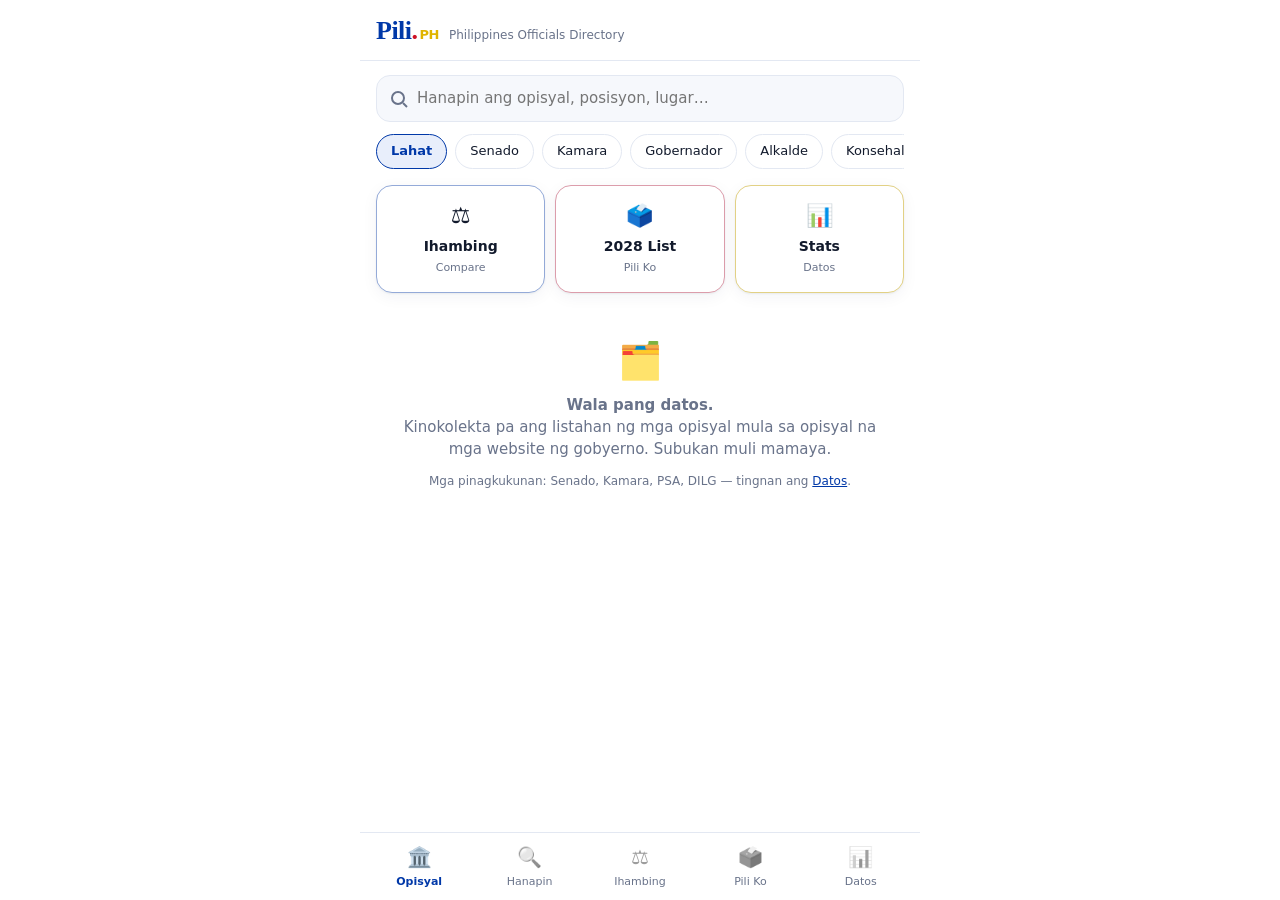
==== app/index.html @ 11a92f96 "Add Pili.PH officials directory app and government data scrapers - Static mobile-first PWA (app/) re" ====
<!doctype html>
<html lang="fil">
<head>
  <meta charset="utf-8">
  <meta name="viewport" content="width=device-width, initial-scale=1, viewport-fit=cover">
  <title>Pili.PH — Philippine Officials Directory</title>
  <meta name="description" content="Hanapin, ihambing, at piliin ang mga opisyal ng Pilipinas — Senado, Kamara, LGU, at Barangay. Data mula sa opisyal na mga website ng gobyerno.">
  <meta name="theme-color" content="#0038a8">
  <link rel="manifest" href="manifest.webmanifest">
  <link rel="icon" href="icon.svg" type="image/svg+xml">
  <link rel="apple-touch-icon" href="icon.svg">
  <link rel="stylesheet" href="styles.css">
</head>
<body>
  <div id="app" class="shell">
    <header class="topbar" id="topbar">
      <button class="back" id="back" aria-label="Bumalik" hidden>←</button>
      <a class="brand" href="#/"><span class="brand-word">Pili</span><span class="brand-dot">.</span><span class="brand-ph">PH</span></a>
      <span class="topbar-sub" id="topbar-sub">Philippines Officials Directory</span>
    </header>

    <main id="view" tabindex="-1" aria-live="polite"></main>

    <nav class="tabbar" aria-label="Pangunahing navigation">
      <a href="#/" data-tab="home"><span class="ti" aria-hidden="true">🏛️</span><span>Opisyal</span></a>
      <a href="#/hanap" data-tab="hanap"><span class="ti" aria-hidden="true">🔍</span><span>Hanapin</span></a>
      <a href="#/ihambing" data-tab="ihambing"><span class="ti" aria-hidden="true">⚖️</span><span>Ihambing</span></a>
      <a href="#/pili" data-tab="pili"><span class="ti" aria-hidden="true">🗳️</span><span>Pili Ko</span></a>
      <a href="#/ako" data-tab="ako"><span class="ti" aria-hidden="true">📊</span><span>Datos</span></a>
    </nav>
  </div>

  <dialog id="picker" class="picker">
    <form method="dialog" class="picker-head">
      <strong id="picker-title">Pumili ng opisyal</strong>
      <button value="cancel" aria-label="Isara">✕</button>
    </form>
    <input id="picker-q" type="search" placeholder="Hanapin ang pangalan…" autocomplete="off">
    <ul id="picker-list" class="list"></ul>
  </dialog>

  <div id="toast" class="toast" role="status" hidden></div>

  <noscript><p class="empty">Kailangan ng JavaScript para gumana ang Pili.PH.</p></noscript>
  <script src="app.js" defer></script>
</body>
</html>
---- app/styles.css ----
:root {
  --blue: #0038a8;
  --blue-soft: #e8eefb;
  --red: #ce1126;
  --gold: #e0b400;
  --bg: #ffffff;
  --surface: #f6f8fc;
  --card: #ffffff;
  --text: #121a2c;
  --muted: #69738a;
  --line: #e3e8f2;
  --ok: #1a7f4b;
  --radius: 16px;
  --shadow: 0 1px 2px rgba(16, 32, 72, .06), 0 4px 16px rgba(16, 32, 72, .05);
  color-scheme: light;
}
@media (prefers-color-scheme: dark) {
  :root {
    --blue: #7ea6ff;
    --blue-soft: #1a2542;
    --red: #ff6b7d;
    --gold: #f2cf4a;
    --bg: #0c111d;
    --surface: #121a2b;
    --card: #151e31;
    --text: #e8ecf5;
    --muted: #97a1b8;
    --line: #26314a;
    --ok: #4cc98a;
    --shadow: none;
    color-scheme: dark;
  }
}

* { box-sizing: border-box; }
html, body { margin: 0; }
body {
  background: var(--bg);
  color: var(--text);
  font: 15px/1.45 system-ui, -apple-system, "Segoe UI", Roboto, "Helvetica Neue", Arial, sans-serif;
  -webkit-font-smoothing: antialiased;
}
a { color: var(--blue); }
button, input, select { font: inherit; color: inherit; }
button { cursor: pointer; }
:focus-visible { outline: 2px solid var(--blue); outline-offset: 2px; }

.shell { max-width: 560px; margin: 0 auto; min-height: 100dvh; display: flex; flex-direction: column; }

.topbar {
  position: sticky; top: 0; z-index: 5;
  display: flex; align-items: baseline; gap: 10px;
  padding: calc(12px + env(safe-area-inset-top)) 16px 10px;
  background: color-mix(in srgb, var(--bg) 92%, transparent);
  backdrop-filter: blur(10px);
  border-bottom: 1px solid var(--line);
}
.brand { text-decoration: none; font-family: Georgia, "Times New Roman", serif; font-weight: 700; font-size: 26px; color: var(--blue); letter-spacing: -.5px; }
.brand-dot { color: var(--red); }
.brand-ph { font: 700 13px system-ui, sans-serif; color: var(--gold); margin-left: 2px; }
.topbar-sub { color: var(--muted); font-size: 12px; white-space: nowrap; overflow: hidden; text-overflow: ellipsis; }
.back { border: 0; background: none; font-size: 22px; padding: 0 6px 0 0; color: var(--text); }

main { flex: 1; padding: 14px 16px calc(96px + env(safe-area-inset-bottom)); outline: none; }

.tabbar {
  position: fixed; bottom: 0; left: 50%; transform: translateX(-50%);
  width: 100%; max-width: 560px; z-index: 5;
  display: grid; grid-template-columns: repeat(5, 1fr);
  background: var(--bg); border-top: 1px solid var(--line);
  padding: 6px 4px calc(6px + env(safe-area-inset-bottom));
}
.tabbar a { display: flex; flex-direction: column; align-items: center; gap: 2px; text-decoration: none; color: var(--muted); font-size: 11px; padding: 4px 0; border-radius: 10px; }
.tabbar .ti { font-size: 20px; filter: grayscale(1); opacity: .7; }
.tabbar a.active { color: var(--blue); font-weight: 600; }
.tabbar a.active .ti { filter: none; opacity: 1; }

.search {
  width: 100%; padding: 12px 14px 12px 40px; border: 1px solid var(--line); border-radius: 14px;
  background: var(--surface) url("data:image/svg+xml,%3Csvg xmlns='http://www.w3.org/2000/svg' width='18' height='18' fill='none' stroke='%2369738a' stroke-width='2'%3E%3Ccircle cx='8' cy='8' r='6'/%3E%3Cpath d='m13 13 4 4'/%3E%3C/svg%3E") no-repeat 13px center;
}
.chips { display: flex; gap: 8px; overflow-x: auto; padding: 12px 0 4px; scrollbar-width: none; }
.chips::-webkit-scrollbar { display: none; }
.chip { flex: none; border: 1px solid var(--line); background: var(--card); padding: 7px 14px; border-radius: 999px; font-size: 13px; }
.chip[aria-pressed="true"] { border-color: var(--blue); color: var(--blue); background: var(--blue-soft); font-weight: 600; }

.quick { display: grid; grid-template-columns: repeat(3, 1fr); gap: 10px; margin: 12px 0 6px; }
.quick a { text-decoration: none; color: var(--text); text-align: center; padding: 14px 6px; border-radius: var(--radius); border: 1px solid var(--line); background: var(--card); box-shadow: var(--shadow); }
.quick a:nth-child(1) { border-color: color-mix(in srgb, var(--blue) 35%, var(--line)); }
.quick a:nth-child(2) { border-color: color-mix(in srgb, var(--red) 35%, var(--line)); }
.quick a:nth-child(3) { border-color: color-mix(in srgb, var(--gold) 45%, var(--line)); }
.quick .qi { font-size: 22px; display: block; }
.quick b { display: block; font-size: 14px; margin-top: 4px; }
.quick small { color: var(--muted); font-size: 11px; }

.section-label { font-size: 11px; font-weight: 700; letter-spacing: .12em; text-transform: uppercase; color: var(--blue); margin: 18px 0 8px; }
.meta { color: var(--muted); font-size: 12px; }

.list { list-style: none; margin: 0; padding: 0; }
.row { display: flex; align-items: center; gap: 12px; padding: 10px 4px; border-bottom: 1px solid var(--line); text-decoration: none; color: inherit; }
.row:hover { background: var(--surface); }
.row .who { flex: 1; min-width: 0; }
.row .who b { display: block; font-weight: 600; white-space: nowrap; overflow: hidden; text-overflow: ellipsis; }
.row .who span { display: block; font-size: 13px; color: var(--muted); white-space: nowrap; overflow: hidden; text-overflow: ellipsis; }
.row .tag { font-size: 11px; padding: 2px 8px; border-radius: 999px; background: var(--blue-soft); color: var(--blue); white-space: nowrap; max-width: 110px; overflow: hidden; text-overflow: ellipsis; }
.row .num { width: 26px; text-align: right; color: var(--muted); font-size: 12px; font-variant-numeric: tabular-nums; }

.avatar { flex: none; width: 44px; height: 44px; border-radius: 50%; background: var(--blue-soft); color: var(--blue); display: grid; place-items: center; font-weight: 700; font-size: 15px; overflow: hidden; }
.avatar { position: relative; }
.avatar img { position: absolute; inset: 0; width: 100%; height: 100%; object-fit: cover; }
.avatar.lg { width: 96px; height: 96px; font-size: 32px; margin: 0 auto; }

.btn { border: 1px solid var(--line); background: var(--card); padding: 10px 14px; border-radius: 12px; font-weight: 600; }
.btn.primary { background: var(--blue); color: #fff; border-color: var(--blue); }
@media (prefers-color-scheme: dark) { .btn.primary { color: #0c111d; } }
.btn.block { width: 100%; }
.btn-row { display: flex; gap: 8px; margin: 14px 0; }
.btn-row .btn { flex: 1; }
.more { margin: 14px auto; display: block; }

.profile-head { text-align: center; padding: 8px 0 14px; }
.profile-head h1 { font-size: 22px; margin: 12px 0 2px; }
.profile-head p { margin: 0; color: var(--muted); }
.badges { display: flex; justify-content: center; flex-wrap: wrap; gap: 6px; margin-top: 10px; }
.badge { font-size: 12px; padding: 3px 10px; border-radius: 999px; border: 1px solid var(--line); }
.badge.ok { color: var(--ok); border-color: color-mix(in srgb, var(--ok) 40%, var(--line)); }

.kv { width: 100%; border-collapse: collapse; }
.kv th, .kv td { padding: 10px 0; border-bottom: 1px solid var(--line); vertical-align: top; font-size: 14px; }
.kv th { text-align: left; color: var(--muted); font-weight: 400; width: 40%; padding-right: 12px; }
.kv td { text-align: right; word-break: break-word; }

.card { background: var(--card); border: 1px solid var(--line); border-radius: var(--radius); padding: 14px; box-shadow: var(--shadow); margin-bottom: 12px; }

.compare { display: grid; grid-template-columns: 1fr auto 1fr; gap: 10px; align-items: center; margin-bottom: 12px; }
.compare .slot { text-align: center; border: 1px dashed var(--line); border-radius: var(--radius); padding: 14px 8px; background: var(--card); min-height: 150px; display: flex; flex-direction: column; align-items: center; justify-content: center; gap: 6px; width: 100%; }
.compare .slot b { font-size: 14px; }
.compare .slot small { color: var(--muted); font-size: 12px; }
.compare .vs { font-weight: 800; color: var(--red); }
.cmp-row { padding: 10px 0; border-bottom: 1px solid var(--line); }
.cmp-row .lbl { font-size: 11px; letter-spacing: .1em; text-transform: uppercase; color: var(--muted); text-align: center; }
.cmp-row .vals { display: grid; grid-template-columns: 1fr 1fr; gap: 12px; margin-top: 4px; }
.cmp-row .vals div { text-align: center; font-weight: 600; word-break: break-word; }
.cmp-row .same { color: var(--ok); }

.countdown { background: linear-gradient(135deg, var(--blue), #1b56d6); color: #fff; border-radius: var(--radius); padding: 18px; margin-bottom: 14px; }
.countdown .big { font-size: 34px; font-weight: 800; line-height: 1.1; }
.countdown small { opacity: .85; }
.slot-head { display: flex; justify-content: space-between; align-items: baseline; }
.slot-head .meta { font-variant-numeric: tabular-nums; }
.pick-row { display: flex; align-items: center; gap: 10px; padding: 8px 0; border-bottom: 1px solid var(--line); }
.pick-row .who { flex: 1; min-width: 0; }
.pick-row .who b { display: block; }
.pick-row .who span { color: var(--muted); font-size: 13px; }
.x { border: 0; background: none; color: var(--muted); font-size: 18px; padding: 4px 8px; }
.add { width: 100%; border: 1px dashed var(--line); background: none; color: var(--blue); padding: 10px; border-radius: 12px; margin-top: 8px; font-weight: 600; }

.select { width: 100%; padding: 11px 12px; border-radius: 12px; border: 1px solid var(--line); background: var(--surface); margin-bottom: 10px; }
.stats { display: grid; grid-template-columns: repeat(2, 1fr); gap: 10px; }
.stat { background: var(--card); border: 1px solid var(--line); border-radius: var(--radius); padding: 14px; }
.stat b { display: block; font-size: 26px; color: var(--blue); font-variant-numeric: tabular-nums; }
.stat span { font-size: 12px; color: var(--muted); }
.bar { display: grid; grid-template-columns: 38% 1fr 40px; gap: 8px; align-items: center; font-size: 13px; padding: 4px 0; }
.bar .track { height: 8px; border-radius: 4px; background: var(--surface); overflow: hidden; }
.bar .fill { height: 100%; background: var(--blue); border-radius: 4px; }
.bar .n { text-align: right; font-variant-numeric: tabular-nums; color: var(--muted); }
.bar .lab { white-space: nowrap; overflow: hidden; text-overflow: ellipsis; }

.empty { text-align: center; color: var(--muted); padding: 36px 12px; }
.empty .ei { font-size: 36px; display: block; margin-bottom: 8px; }
.notice { font-size: 12px; color: var(--muted); background: var(--surface); border-radius: 12px; padding: 10px 12px; margin-top: 14px; }
.skeleton { height: 58px; border-radius: 12px; background: linear-gradient(90deg, var(--surface), var(--line), var(--surface)); background-size: 200% 100%; animation: sh 1.2s infinite; margin-bottom: 8px; }
@keyframes sh { to { background-position: -200% 0; } }

.picker { width: min(520px, calc(100vw - 24px)); max-height: 80dvh; border: 0; border-radius: 18px; padding: 14px; background: var(--bg); color: var(--text); box-shadow: 0 20px 60px rgba(0,0,0,.3); }
.picker::backdrop { background: rgba(10, 16, 32, .45); }
.picker-head { display: flex; justify-content: space-between; align-items: center; margin-bottom: 10px; }
.picker-head button { border: 0; background: none; font-size: 18px; }
.picker input { width: 100%; padding: 10px 12px; border-radius: 12px; border: 1px solid var(--line); background: var(--surface); margin-bottom: 8px; }
.picker .list { max-height: 55dvh; overflow-y: auto; }
.picker .row { cursor: pointer; }

.toast { position: fixed; left: 50%; bottom: calc(84px + env(safe-area-inset-bottom)); transform: translateX(-50%); background: var(--text); color: var(--bg); padding: 10px 16px; border-radius: 999px; font-size: 14px; z-index: 20; max-width: calc(100vw - 32px); }

@media (prefers-reduced-motion: reduce) { .skeleton { animation: none; } }
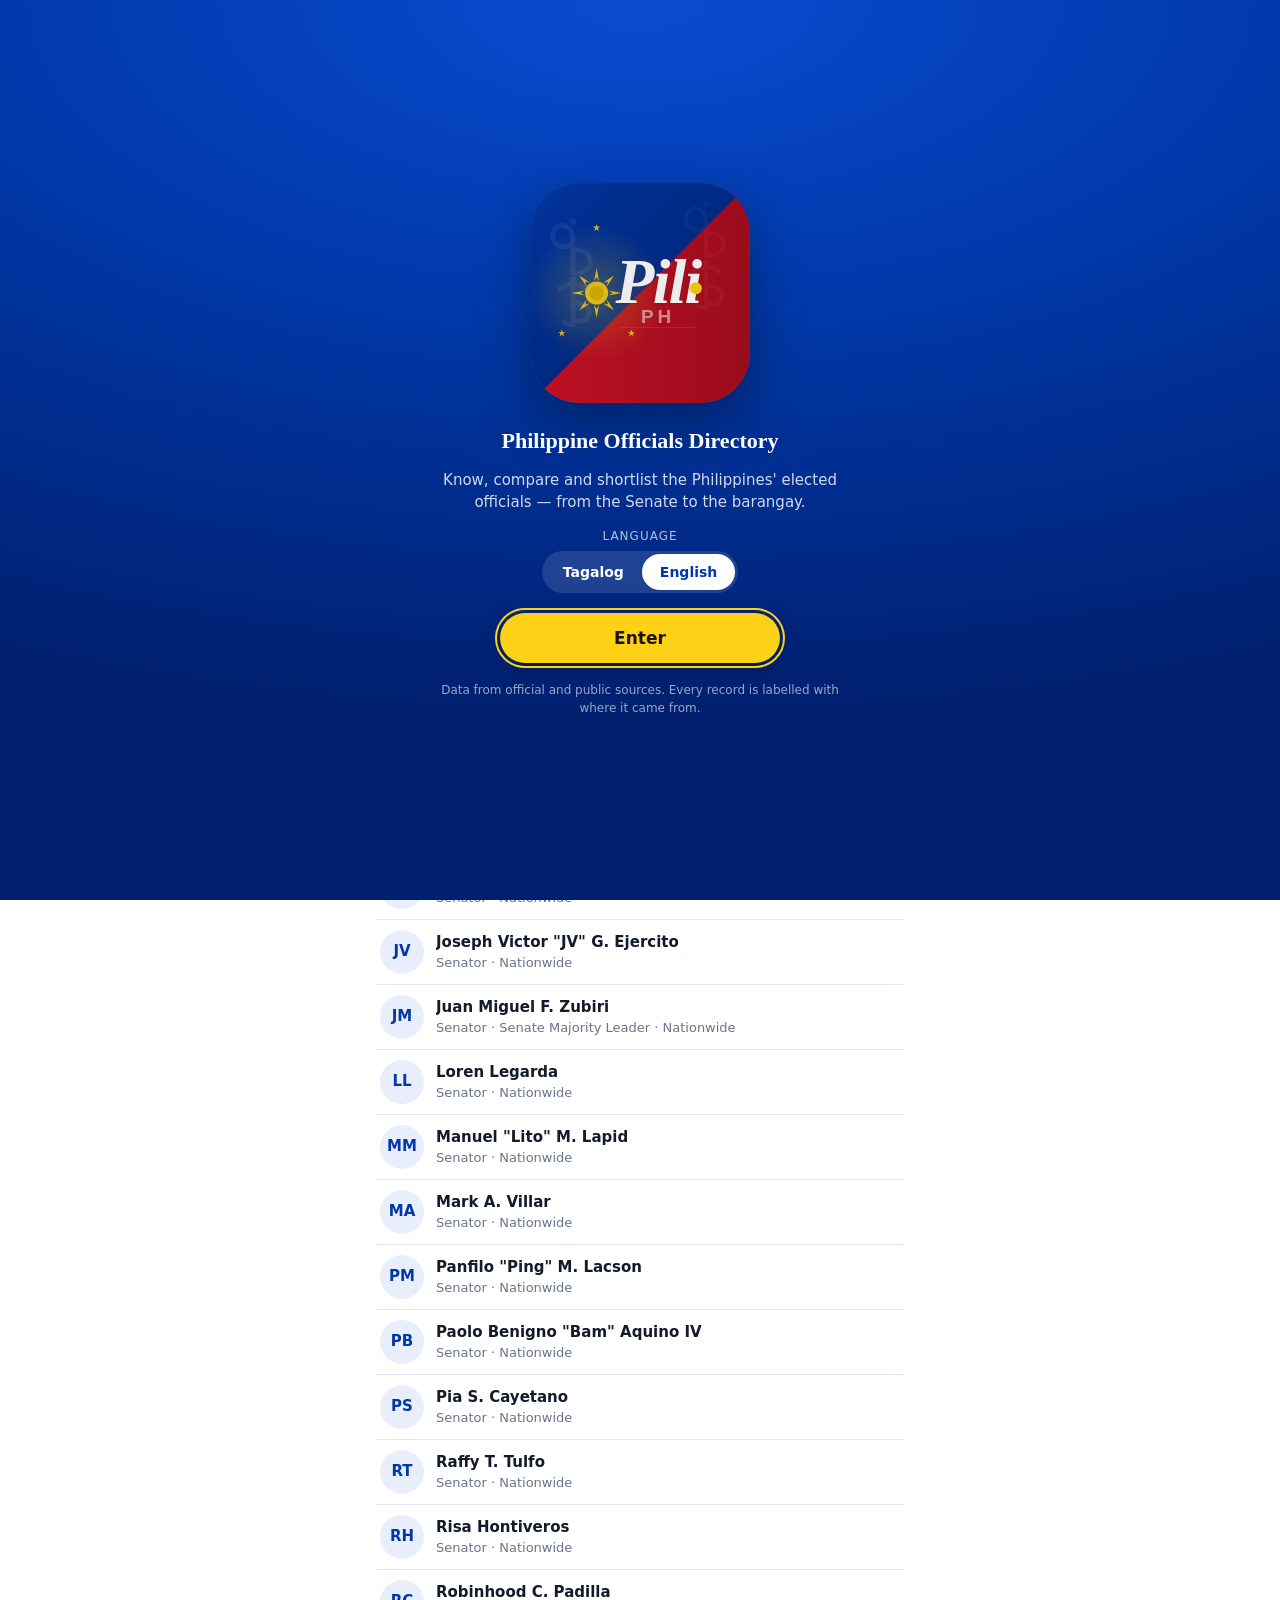
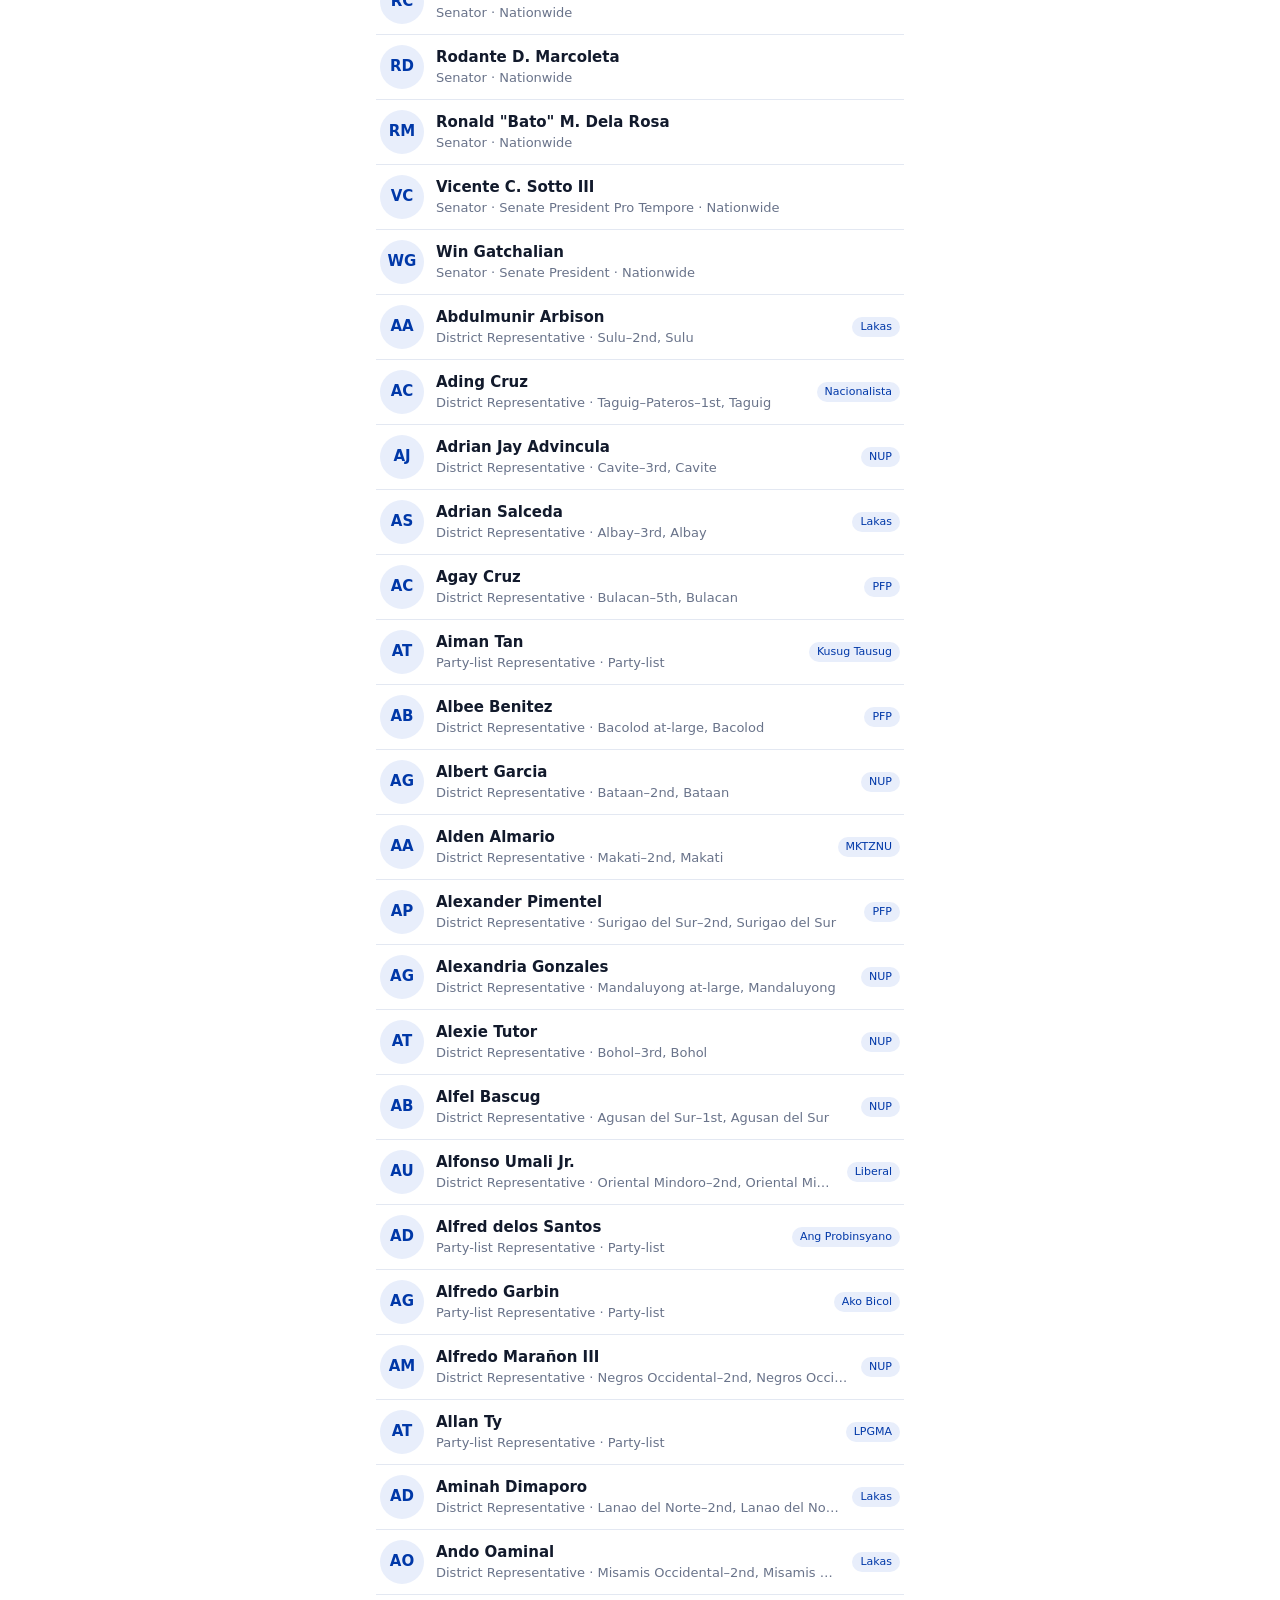
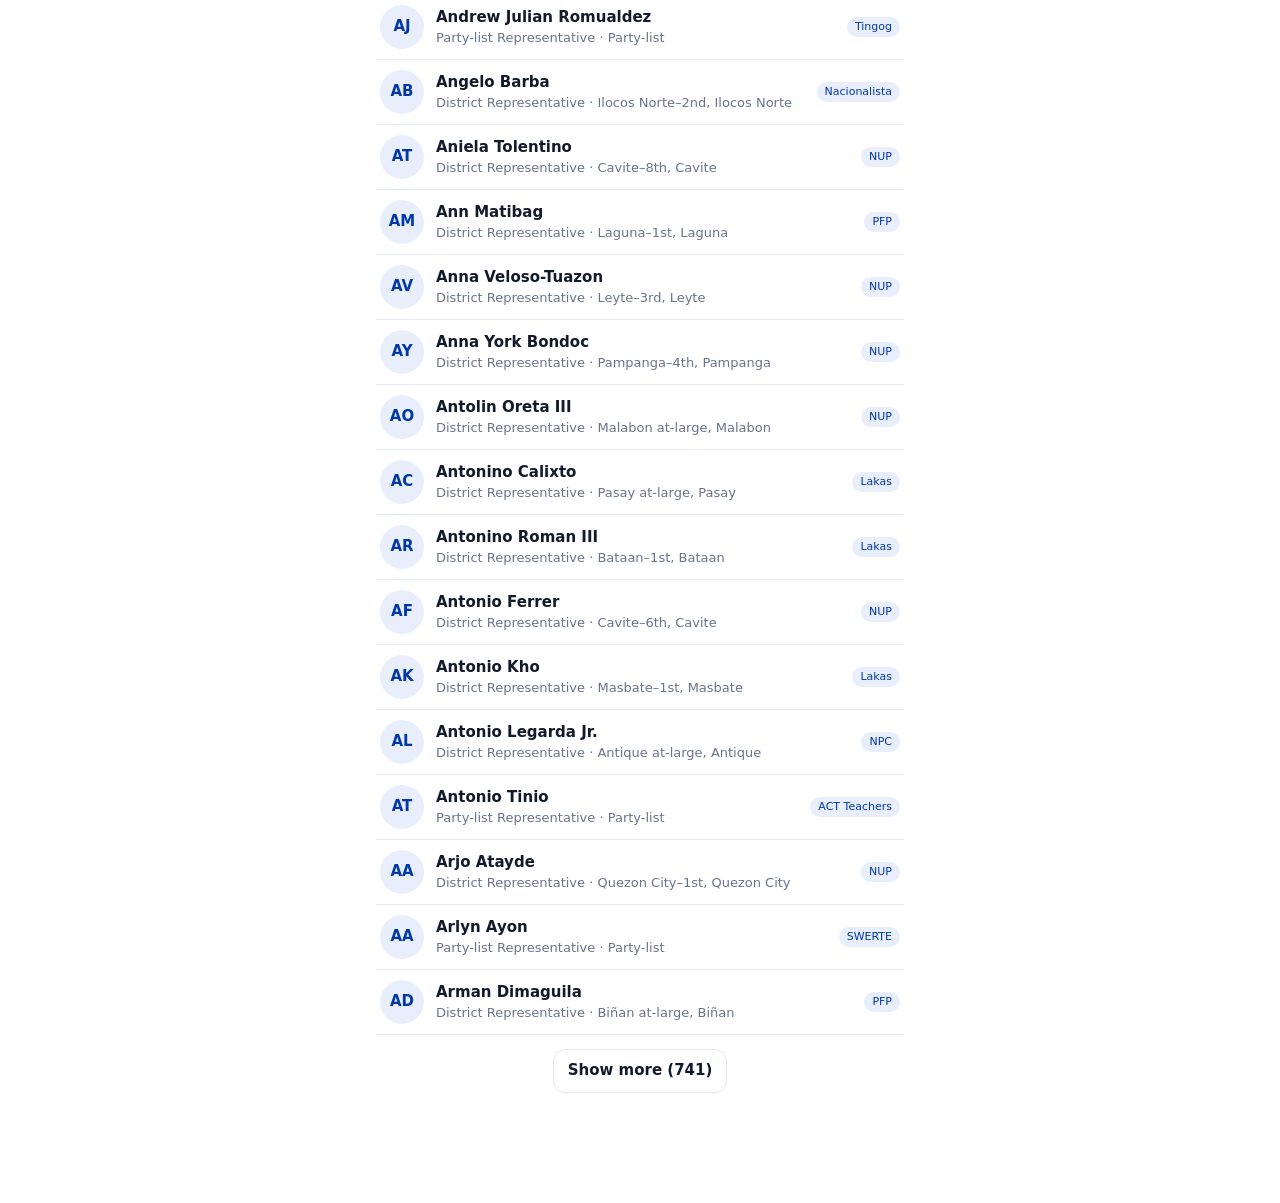
==== commit 75243424: "Add English/Tagalog language switch and a cover page with the Pili.PH logo - i18n.js holds every int" ====
--- a/app/index.html
+++ b/app/index.html
@@ -4,7 +4,7 @@
   <meta charset="utf-8">
   <meta name="viewport" content="width=device-width, initial-scale=1, viewport-fit=cover">
   <title>Pili.PH — Philippine Officials Directory</title>
-  <meta name="description" content="Hanapin, ihambing, at piliin ang mga opisyal ng Pilipinas — Senado, Kamara, LGU, at Barangay. Data mula sa opisyal na mga website ng gobyerno.">
+  <meta name="description" content="Kilalanin, ihambing, at piliin ang mga opisyal ng Pilipinas — Senado, Kamara, LGU, at Barangay. Know, compare and shortlist Philippine officials.">
   <meta name="theme-color" content="#0038a8">
   <link rel="manifest" href="manifest.webmanifest">
   <link rel="icon" href="icon.svg" type="image/svg+xml">
@@ -12,36 +12,56 @@
   <link rel="stylesheet" href="styles.css">
 </head>
 <body>
+  <!-- Cover page: shown when the app is opened (deep links skip it). -->
+  <section id="cover" class="cover" hidden aria-labelledby="cover-title">
+    <div class="cover-inner">
+      <img class="cover-logo" src="logo.svg" alt="Pili.PH" width="220" height="220">
+      <h1 id="cover-title" class="cover-title" data-i18n="tagline">Direktoryo ng mga Opisyal ng Pilipinas</h1>
+      <p class="cover-lead" data-i18n="cover_lead"></p>
+      <div class="cover-lang" role="group" aria-labelledby="cover-lang-label">
+        <span id="cover-lang-label" data-i18n="cover_lang">Wika</span>
+        <div class="seg">
+          <button type="button" data-lang="tl">Tagalog</button>
+          <button type="button" data-lang="en">English</button>
+        </div>
+      </div>
+      <button type="button" id="enter" class="btn primary cover-enter" data-i18n="cover_enter">Pumasok</button>
+      <p class="cover-note" data-i18n="cover_note"></p>
+    </div>
+  </section>
+
   <div id="app" class="shell">
     <header class="topbar" id="topbar">
-      <button class="back" id="back" aria-label="Bumalik" hidden>←</button>
-      <a class="brand" href="#/"><span class="brand-word">Pili</span><span class="brand-dot">.</span><span class="brand-ph">PH</span></a>
-      <span class="topbar-sub" id="topbar-sub">Philippines Officials Directory</span>
+      <button class="back" id="back" data-i18n-aria="back" aria-label="Bumalik" hidden>←</button>
+      <a class="brand" href="#/"><img class="brand-logo" src="icon.svg" alt="" width="28" height="28"><span class="brand-word">Pili</span><span class="brand-dot">.</span><span class="brand-ph">PH</span></a>
+      <span class="topbar-sub" id="topbar-sub"></span>
+      <button type="button" id="lang" class="lang-toggle" data-i18n-aria="lang_toggle" aria-label="Change language">EN</button>
     </header>
 
     <main id="view" tabindex="-1" aria-live="polite"></main>
 
-    <nav class="tabbar" aria-label="Pangunahing navigation">
-      <a href="#/" data-tab="home"><span class="ti" aria-hidden="true">🏛️</span><span>Opisyal</span></a>
-      <a href="#/hanap" data-tab="hanap"><span class="ti" aria-hidden="true">🔍</span><span>Hanapin</span></a>
-      <a href="#/ihambing" data-tab="ihambing"><span class="ti" aria-hidden="true">⚖️</span><span>Ihambing</span></a>
-      <a href="#/pili" data-tab="pili"><span class="ti" aria-hidden="true">🗳️</span><span>Pili Ko</span></a>
-      <a href="#/ako" data-tab="ako"><span class="ti" aria-hidden="true">📊</span><span>Datos</span></a>
+    <nav class="tabbar" data-i18n-aria="nav_label" aria-label="Pangunahing navigation">
+      <a href="#/" data-tab="home"><span class="ti" aria-hidden="true">🏛️</span><span data-i18n="tab_home">Opisyal</span></a>
+      <a href="#/hanap" data-tab="hanap"><span class="ti" aria-hidden="true">🔍</span><span data-i18n="tab_hanap">Hanapin</span></a>
+      <a href="#/ihambing" data-tab="ihambing"><span class="ti" aria-hidden="true">⚖️</span><span data-i18n="tab_ihambing">Ihambing</span></a>
+      <a href="#/pili" data-tab="pili"><span class="ti" aria-hidden="true">🗳️</span><span data-i18n="tab_pili">Pili Ko</span></a>
+      <a href="#/ako" data-tab="ako"><span class="ti" aria-hidden="true">📊</span><span data-i18n="tab_ako">Datos</span></a>
     </nav>
   </div>
 
   <dialog id="picker" class="picker">
     <form method="dialog" class="picker-head">
-      <strong id="picker-title">Pumili ng opisyal</strong>
-      <button value="cancel" aria-label="Isara">✕</button>
+      <strong id="picker-title" data-i18n="picker_title">Pumili ng opisyal</strong>
+      <button value="cancel" data-i18n-aria="close" aria-label="Isara">✕</button>
     </form>
-    <input id="picker-q" type="search" placeholder="Hanapin ang pangalan…" autocomplete="off">
+    <input id="picker-q" type="search" data-i18n-placeholder="picker_ph" placeholder="Hanapin ang pangalan…" autocomplete="off">
     <ul id="picker-list" class="list"></ul>
   </dialog>
 
   <div id="toast" class="toast" role="status" hidden></div>
 
-  <noscript><p class="empty">Kailangan ng JavaScript para gumana ang Pili.PH.</p></noscript>
+  <noscript><p class="empty">Kailangan ng JavaScript para gumana ang Pili.PH. · Pili.PH needs JavaScript to run.</p></noscript>
+  <script src="i18n.js" defer></script>
   <script src="app.js" defer></script>
 </body>
 </html>
--- a/app/styles.css
+++ b/app/styles.css
@@ -49,7 +49,7 @@
 
 .topbar {
   position: sticky; top: 0; z-index: 5;
-  display: flex; align-items: baseline; gap: 10px;
+  display: flex; align-items: center; gap: 10px;
   padding: calc(12px + env(safe-area-inset-top)) 16px 10px;
   background: color-mix(in srgb, var(--bg) 92%, transparent);
   backdrop-filter: blur(10px);
@@ -130,6 +130,19 @@
 .kv th { text-align: left; color: var(--muted); font-weight: 400; width: 40%; padding-right: 12px; }
 .kv td { text-align: right; word-break: break-word; }
 
+.badge.src-official { color: var(--ok); border-color: color-mix(in srgb, var(--ok) 40%, var(--line)); }
+.badge.src-public, .badge.src-official-public { color: #9a6700; border-color: color-mix(in srgb, #d4a72c 50%, var(--line)); }
+.badge.src-private { color: var(--red); border-color: color-mix(in srgb, var(--red) 40%, var(--line)); }
+@media (prefers-color-scheme: dark) { .badge.src-public { color: #e3b341; } }
+.legend p { font-size: 13px; margin: 0 0 8px; }
+.bills-more summary { color: var(--blue); cursor: pointer; font-size: 13px; margin-bottom: 6px; }
+.badge.warn { color: #9a6700; border-color: color-mix(in srgb, #d4a72c 50%, var(--line)); }
+.bullets, .bills { margin: 0 0 12px; padding-left: 20px; font-size: 14px; line-height: 1.5; }
+.bullets li, .bills li { margin-bottom: 6px; }
+.bills a { color: inherit; text-decoration: none; }
+.bills a b { color: var(--blue); }
+.bio { margin: 0 0 12px; font-size: 14px; line-height: 1.6; }
+.btn.block { text-align: center; text-decoration: none; display: block; }
 .card { background: var(--card); border: 1px solid var(--line); border-radius: var(--radius); padding: 14px; box-shadow: var(--shadow); margin-bottom: 12px; }
 
 .compare { display: grid; grid-template-columns: 1fr auto 1fr; gap: 10px; align-items: center; margin-bottom: 12px; }
@@ -142,6 +155,18 @@
 .cmp-row .vals { display: grid; grid-template-columns: 1fr 1fr; gap: 12px; margin-top: 4px; }
 .cmp-row .vals div { text-align: center; font-weight: 600; word-break: break-word; }
 .cmp-row .same { color: var(--ok); }
+.cmp-count { font-size: 22px; font-weight: 800; color: var(--blue); font-variant-numeric: tabular-nums; }
+.cmp-row .vals.lists { align-items: start; margin-top: 8px; }
+.cmp-row .vals.lists div { text-align: left; font-weight: 400; }
+.cmp-list { margin: 0; padding-left: 16px; font-size: 13px; line-height: 1.45; }
+.cmp-list li { margin-bottom: 6px; }
+.cmp-list li.same { font-weight: 600; }
+.ach-group { font-size: 13px; font-weight: 700; margin: 10px 0 4px; }
+.cmp-more summary { text-align: center; font-size: 12px; color: var(--blue); cursor: pointer; margin-top: 4px; list-style: none; }
+.cmp-more summary::-webkit-details-marker { display: none; }
+.cmp-more summary::after { content: " ▾"; }
+.cmp-more[open] summary::after { content: " ▴"; }
+.cmp-none { margin: 0; text-align: center; font-style: italic; }
 
 .countdown { background: linear-gradient(135deg, var(--blue), #1b56d6); color: #fff; border-radius: var(--radius); padding: 18px; margin-bottom: 14px; }
 .countdown .big { font-size: 34px; font-weight: 800; line-height: 1.1; }
@@ -183,3 +208,44 @@
 .toast { position: fixed; left: 50%; bottom: calc(84px + env(safe-area-inset-bottom)); transform: translateX(-50%); background: var(--text); color: var(--bg); padding: 10px 16px; border-radius: 999px; font-size: 14px; z-index: 20; max-width: calc(100vw - 32px); }
 
 @media (prefers-reduced-motion: reduce) { .skeleton { animation: none; } }
+
+/* Brand logo + language switch in the top bar */
+.brand { display: inline-flex; align-items: center; gap: 6px; }
+.brand-logo { width: 28px; height: 28px; border-radius: 7px; flex: none; }
+.topbar-sub { flex: 1; min-width: 0; }
+.lang-toggle {
+  flex: none; margin-left: auto; min-width: 40px; min-height: 32px; padding: 0 10px;
+  border: 1px solid var(--line); border-radius: 999px; background: var(--surface);
+  color: var(--blue); font: 700 12px system-ui, sans-serif; letter-spacing: .5px; cursor: pointer;
+}
+
+/* Cover page */
+body.covered { overflow: hidden; }
+.cover {
+  position: fixed; inset: 0; z-index: 50; overflow-y: auto;
+  display: flex; align-items: center; justify-content: center;
+  padding: max(24px, env(safe-area-inset-top)) 16px max(24px, env(safe-area-inset-bottom));
+  background: radial-gradient(120% 80% at 50% 0%, #0a4bd1 0%, #0038a8 45%, #001f6e 100%);
+  color: #fff; transition: opacity .25s ease;
+}
+.cover[hidden] { display: none; }
+.cover.leaving { opacity: 0; }
+.cover-inner { width: 100%; max-width: 420px; text-align: center; display: flex; flex-direction: column; align-items: center; gap: 14px; }
+.cover-logo { width: min(220px, 56vw); height: auto; border-radius: 22%; box-shadow: 0 18px 50px rgba(0, 0, 0, .35); }
+.cover-title { margin: 10px 0 0; font: 700 22px/1.25 Georgia, "Times New Roman", serif; }
+.cover-lead { margin: 0; color: rgba(255, 255, 255, .82); font-size: 15px; line-height: 1.5; }
+.cover-lang { display: flex; flex-direction: column; align-items: center; gap: 6px; font-size: 12px; color: rgba(255, 255, 255, .7); text-transform: uppercase; letter-spacing: 1px; }
+.seg { display: inline-flex; padding: 3px; border-radius: 999px; background: rgba(255, 255, 255, .12); }
+.seg button {
+  border: 0; border-radius: 999px; padding: 8px 18px; min-height: 36px; background: transparent;
+  color: #fff; font: 600 14px system-ui, sans-serif; cursor: pointer;
+}
+.seg button[aria-pressed="true"] { background: #fff; color: #0038a8; }
+.cover .btn.cover-enter {
+  width: 100%; max-width: 280px; min-height: 50px; margin-top: 6px; border: 0; border-radius: 999px;
+  background: #fcd116; color: #1a1300; font-size: 17px; font-weight: 700; box-shadow: 0 6px 20px rgba(0, 0, 0, .25);
+}
+.cover .btn.cover-enter:hover { background: #ffdc3d; }
+.cover :focus-visible { outline: 2px solid #fcd116; outline-offset: 3px; }
+.cover-note { margin: 4px 0 0; font-size: 12px; color: rgba(255, 255, 255, .6); line-height: 1.5; }
+@media (prefers-reduced-motion: reduce) { .cover { transition: none; } }
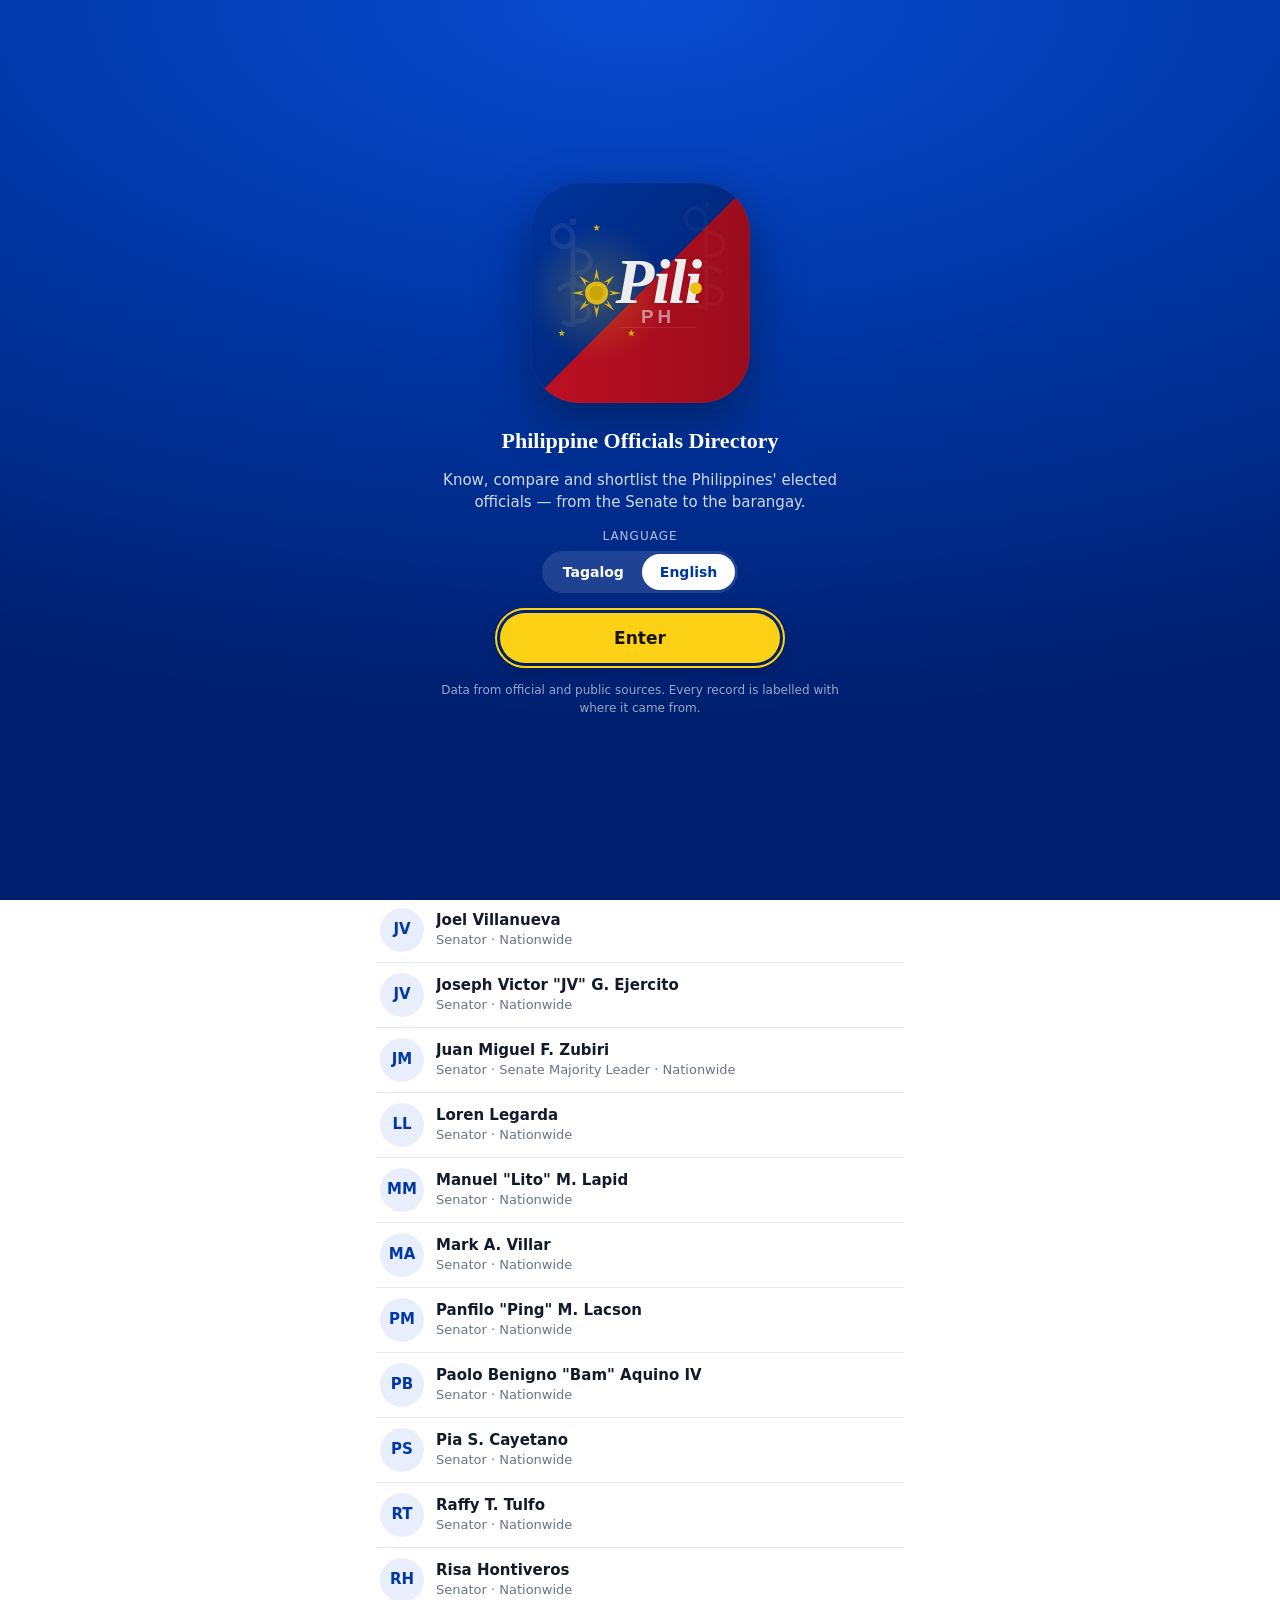
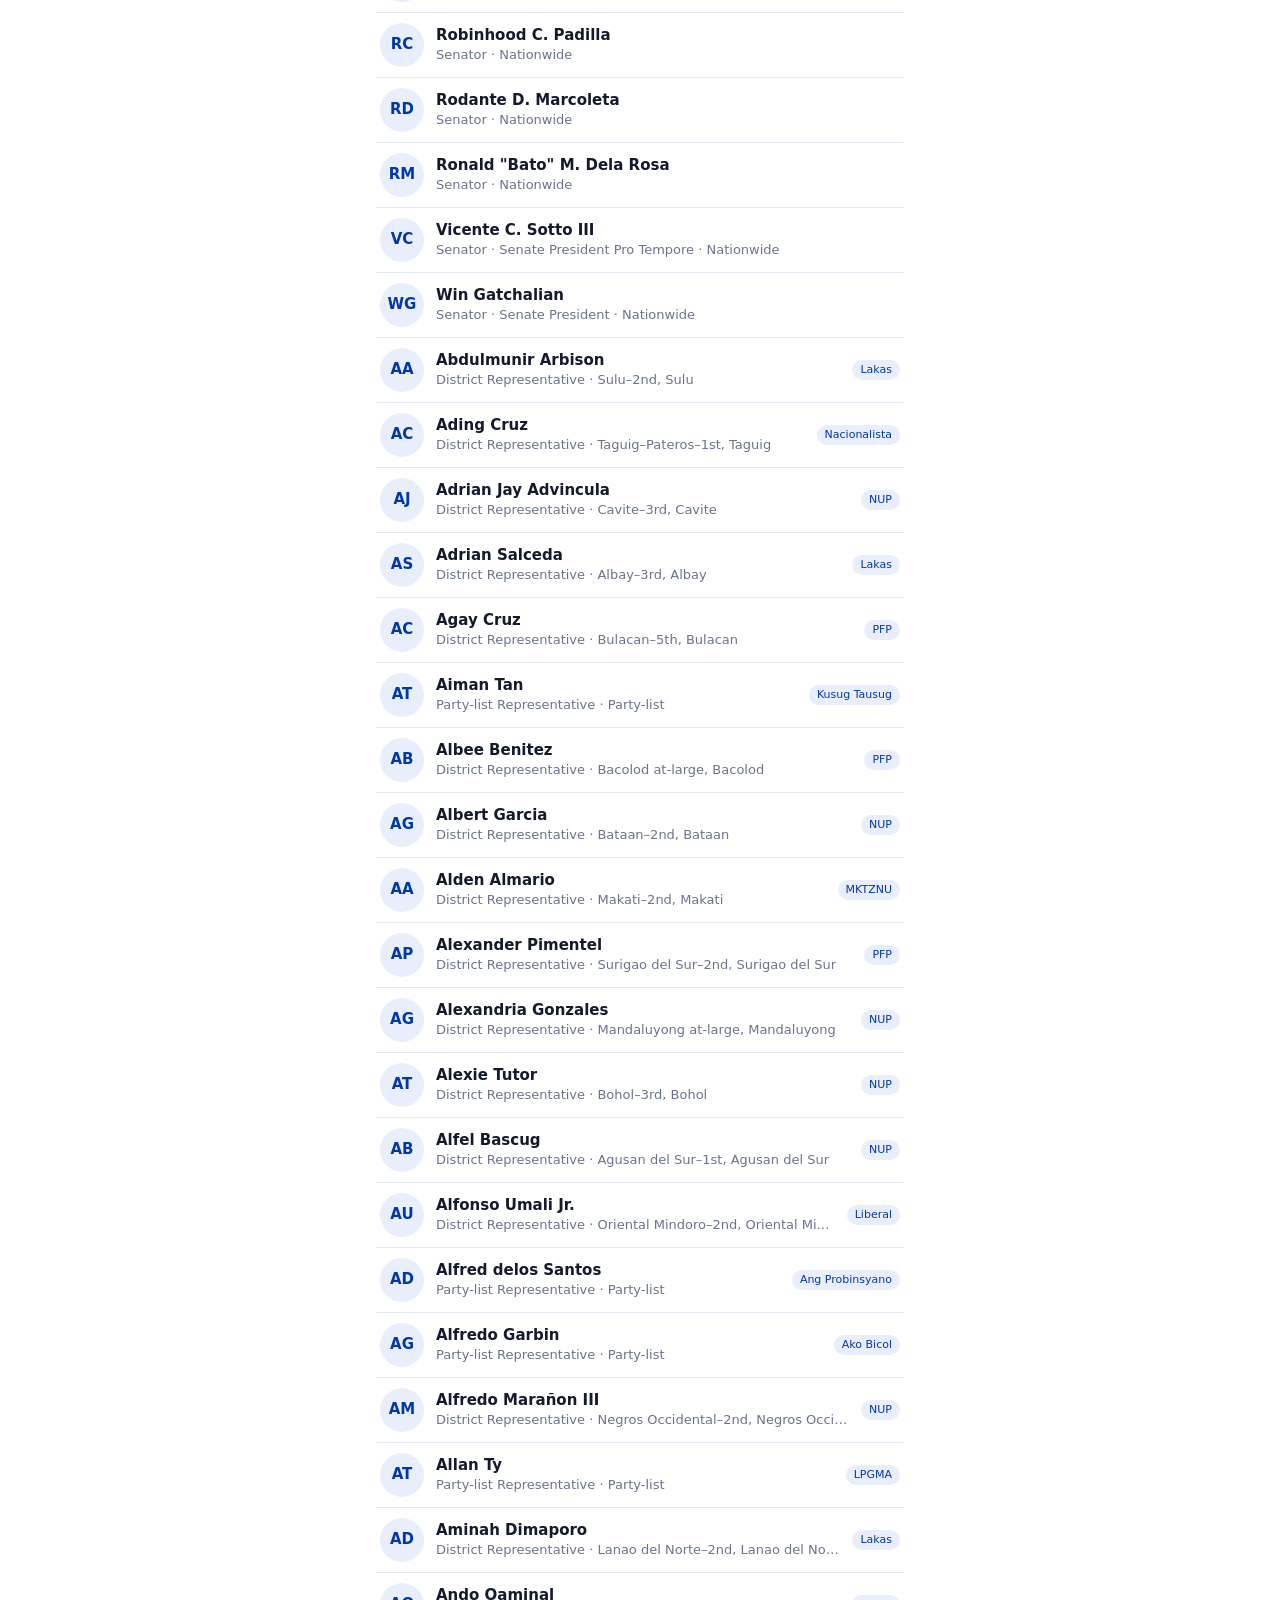
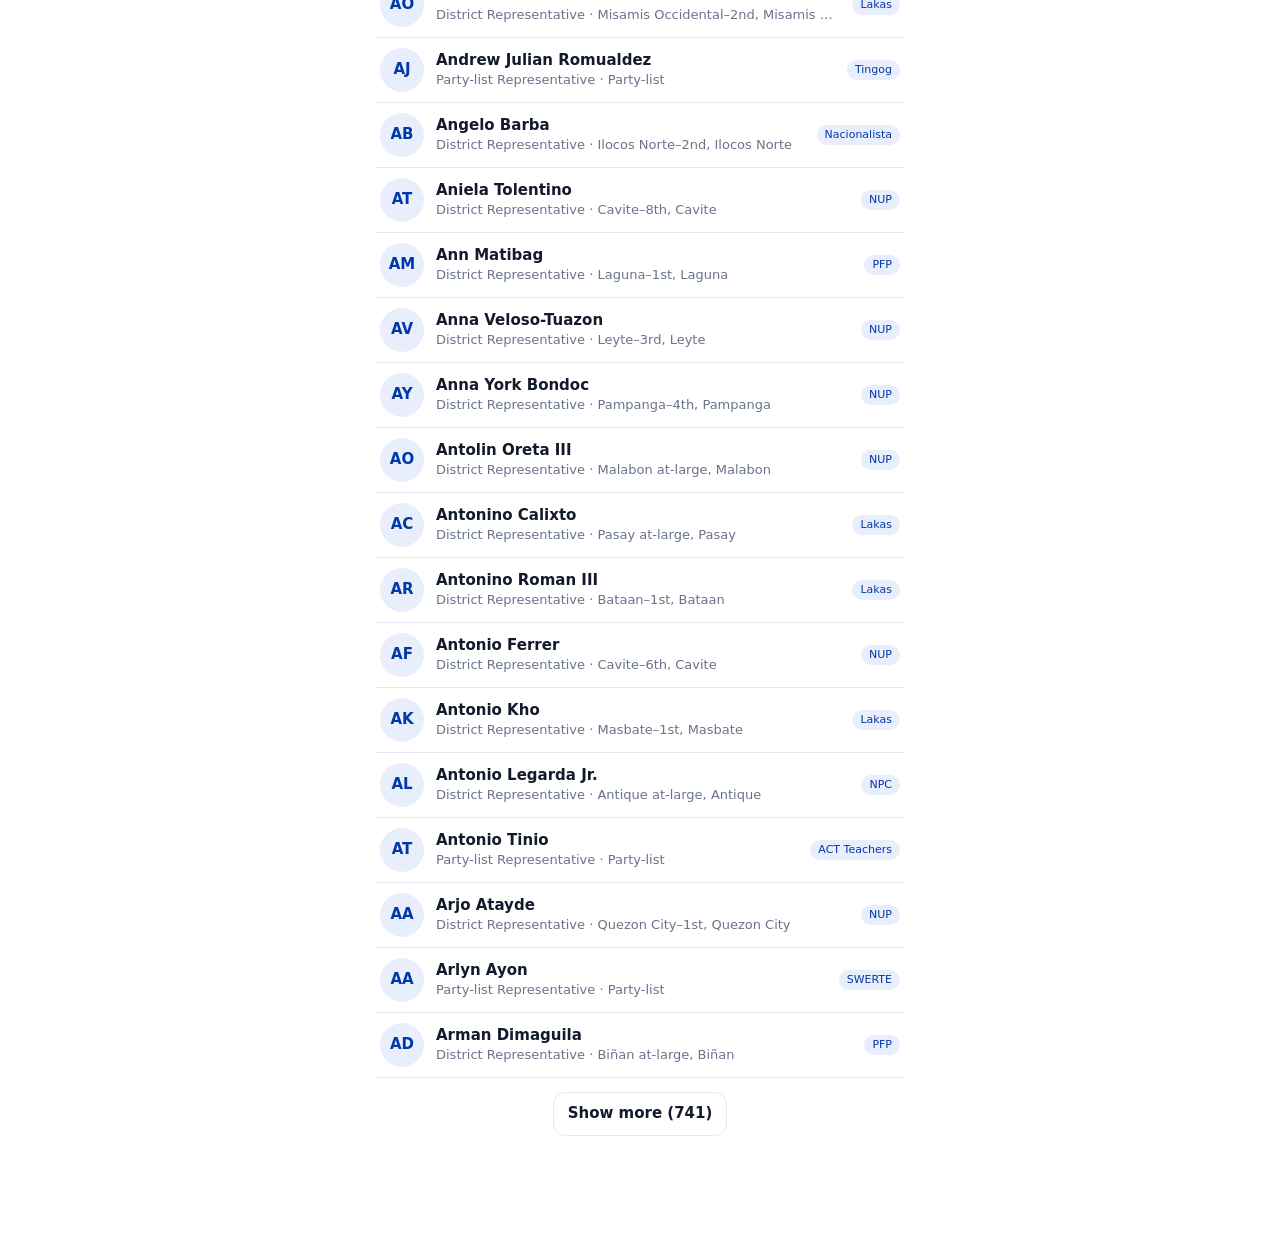
==== commit c35cdeb4: "Filter officials by location: Luzon/Visayas/Mindanao, region, province, city, district, barangay - g" ====
--- a/app/index.html
+++ b/app/index.html
@@ -42,7 +42,7 @@
 
     <nav class="tabbar" data-i18n-aria="nav_label" aria-label="Pangunahing navigation">
       <a href="#/" data-tab="home"><span class="ti" aria-hidden="true">🏛️</span><span data-i18n="tab_home">Opisyal</span></a>
-      <a href="#/hanap" data-tab="hanap"><span class="ti" aria-hidden="true">🔍</span><span data-i18n="tab_hanap">Hanapin</span></a>
+      <a href="#/hanap" data-tab="hanap"><span class="ti" aria-hidden="true">📍</span><span data-i18n="tab_hanap">Lugar</span></a>
       <a href="#/ihambing" data-tab="ihambing"><span class="ti" aria-hidden="true">⚖️</span><span data-i18n="tab_ihambing">Ihambing</span></a>
       <a href="#/pili" data-tab="pili"><span class="ti" aria-hidden="true">🗳️</span><span data-i18n="tab_pili">Pili Ko</span></a>
       <a href="#/ako" data-tab="ako"><span class="ti" aria-hidden="true">📊</span><span data-i18n="tab_ako">Datos</span></a>
@@ -62,6 +62,7 @@
 
   <noscript><p class="empty">Kailangan ng JavaScript para gumana ang Pili.PH. · Pili.PH needs JavaScript to run.</p></noscript>
   <script src="i18n.js" defer></script>
+  <script src="geo.js" defer></script>
   <script src="app.js" defer></script>
 </body>
 </html>
--- a/app/styles.css
+++ b/app/styles.css
@@ -249,3 +249,17 @@
 .cover :focus-visible { outline: 2px solid #fcd116; outline-offset: 3px; }
 .cover-note { margin: 4px 0 0; font-size: 12px; color: rgba(255, 255, 255, .6); line-height: 1.5; }
 @media (prefers-reduced-motion: reduce) { .cover { transition: none; } }
+
+/* Location filters */
+.chips.islands { padding-top: 4px; align-items: center; }
+.chips-label { flex: none; font-size: 15px; }
+.chip.more-place { text-decoration: none; color: var(--blue); border-style: dashed; }
+.place-grid { display: grid; grid-template-columns: 1fr 1fr; gap: 0 10px; margin-top: 10px; }
+.place-grid label { display: block; min-width: 0; }
+.place-grid label.wide { grid-column: 1 / -1; }
+.place-grid label > span { display: block; font-size: 12px; color: var(--muted); margin: 0 0 4px 2px; }
+.place-grid .select { color: var(--text); text-overflow: ellipsis; }
+.place-grid .select:disabled { opacity: .6; }
+.place-head { display: flex; align-items: baseline; justify-content: space-between; gap: 10px; }
+.link-btn { border: 0; background: none; color: var(--blue); font-size: 13px; padding: 4px 0; cursor: pointer; }
+@media (max-width: 340px) { .place-grid { grid-template-columns: 1fr; } }
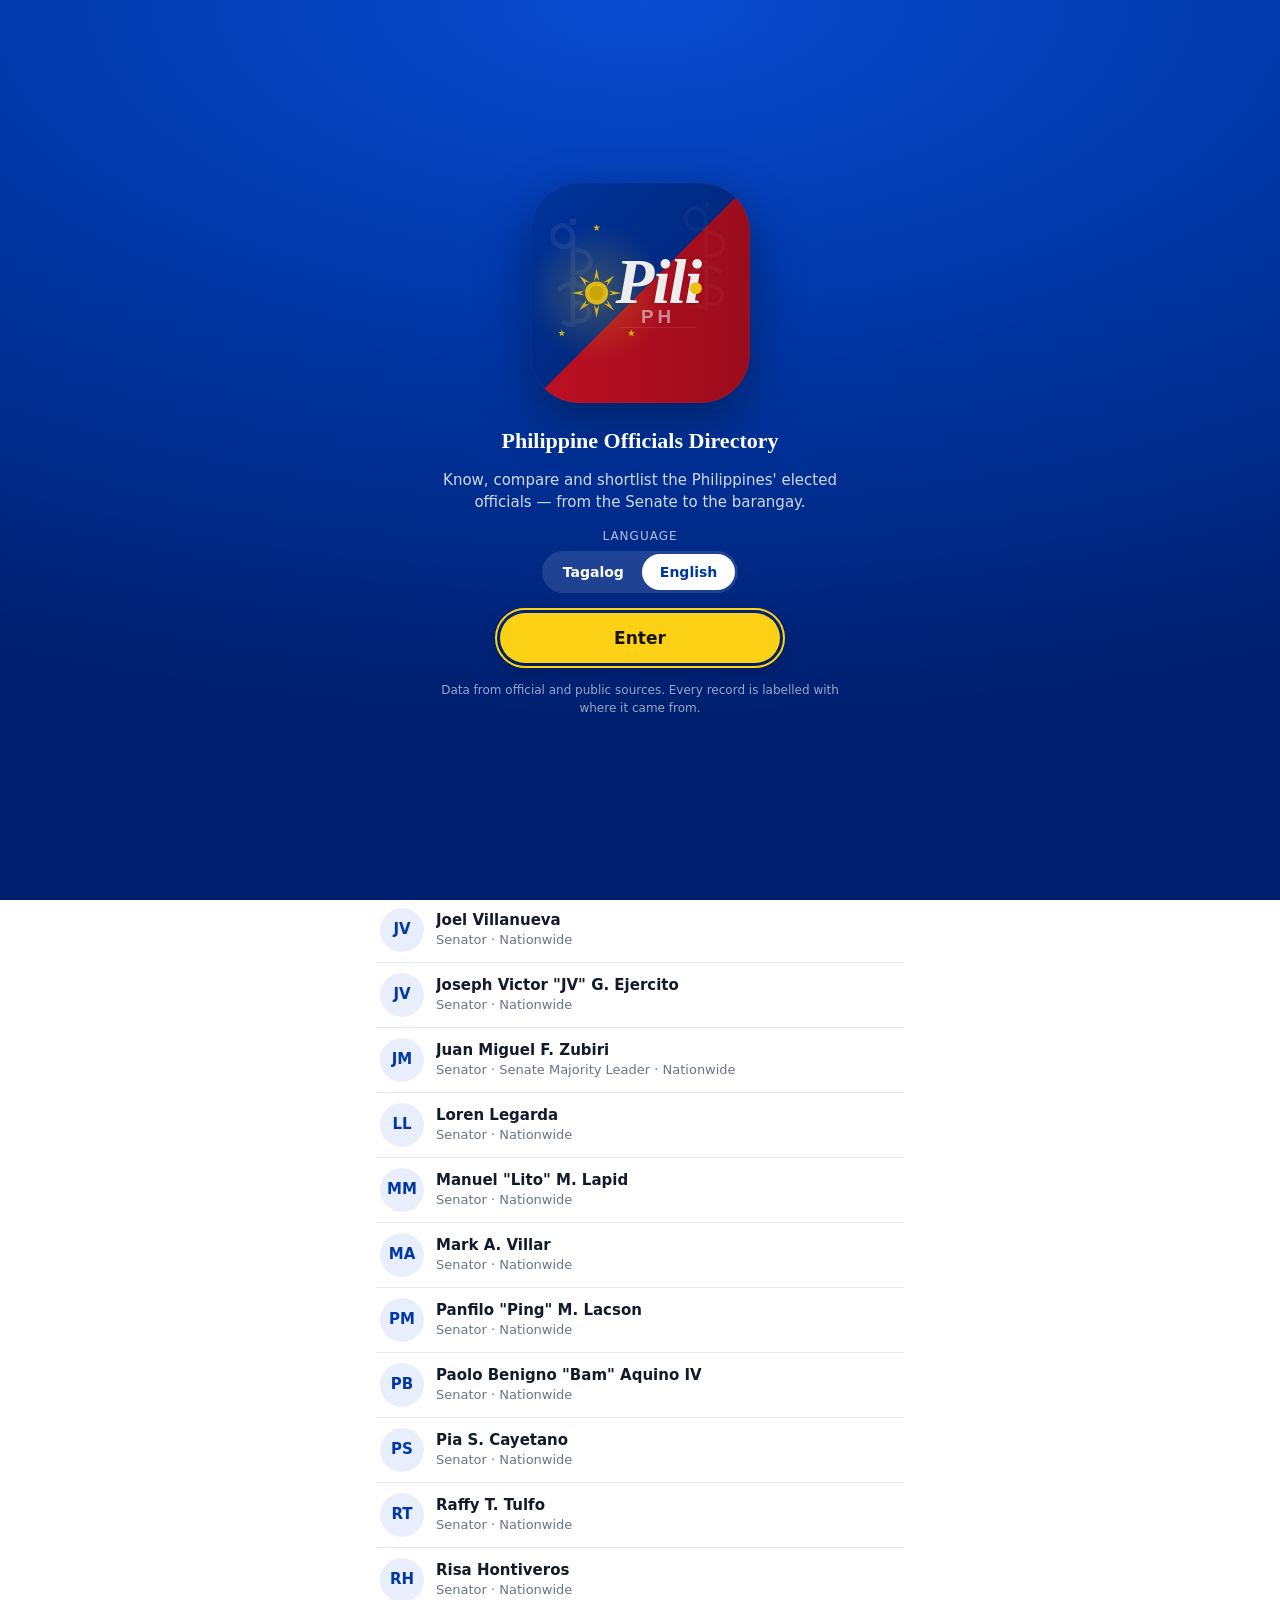
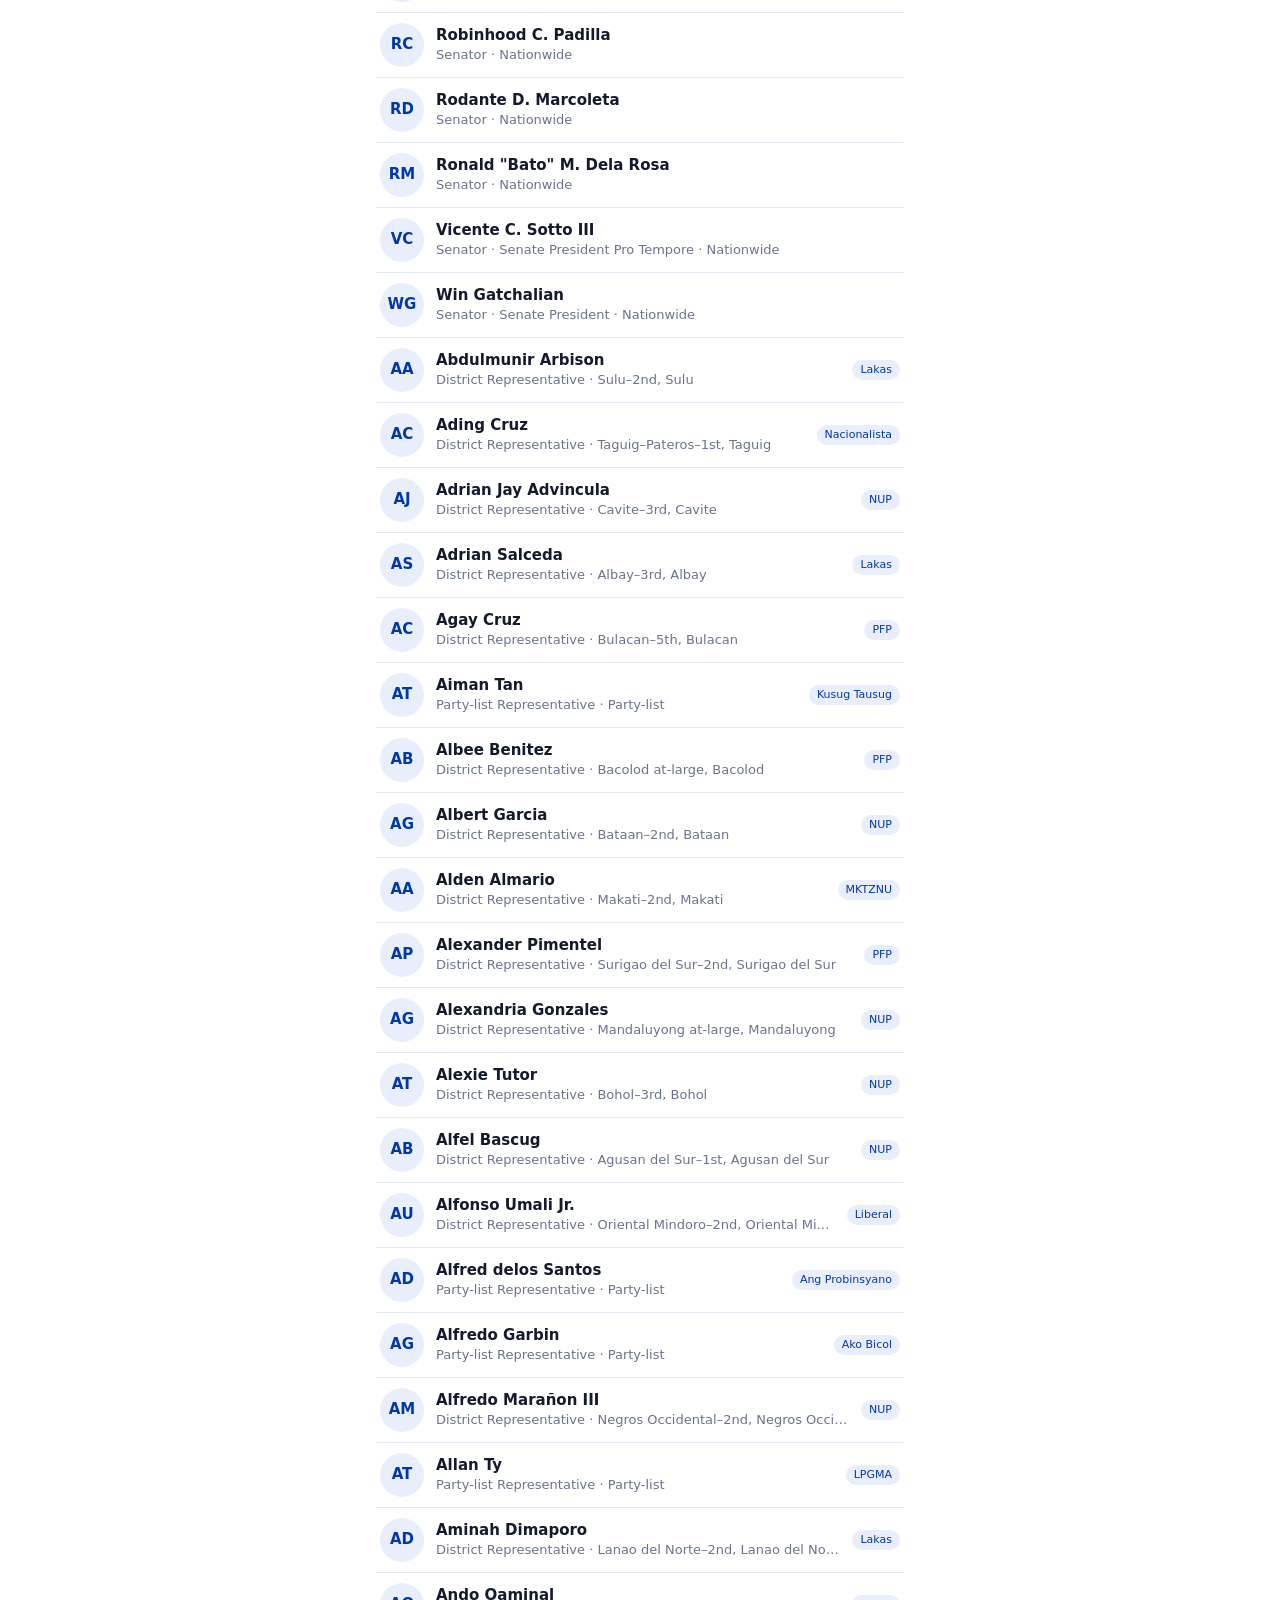
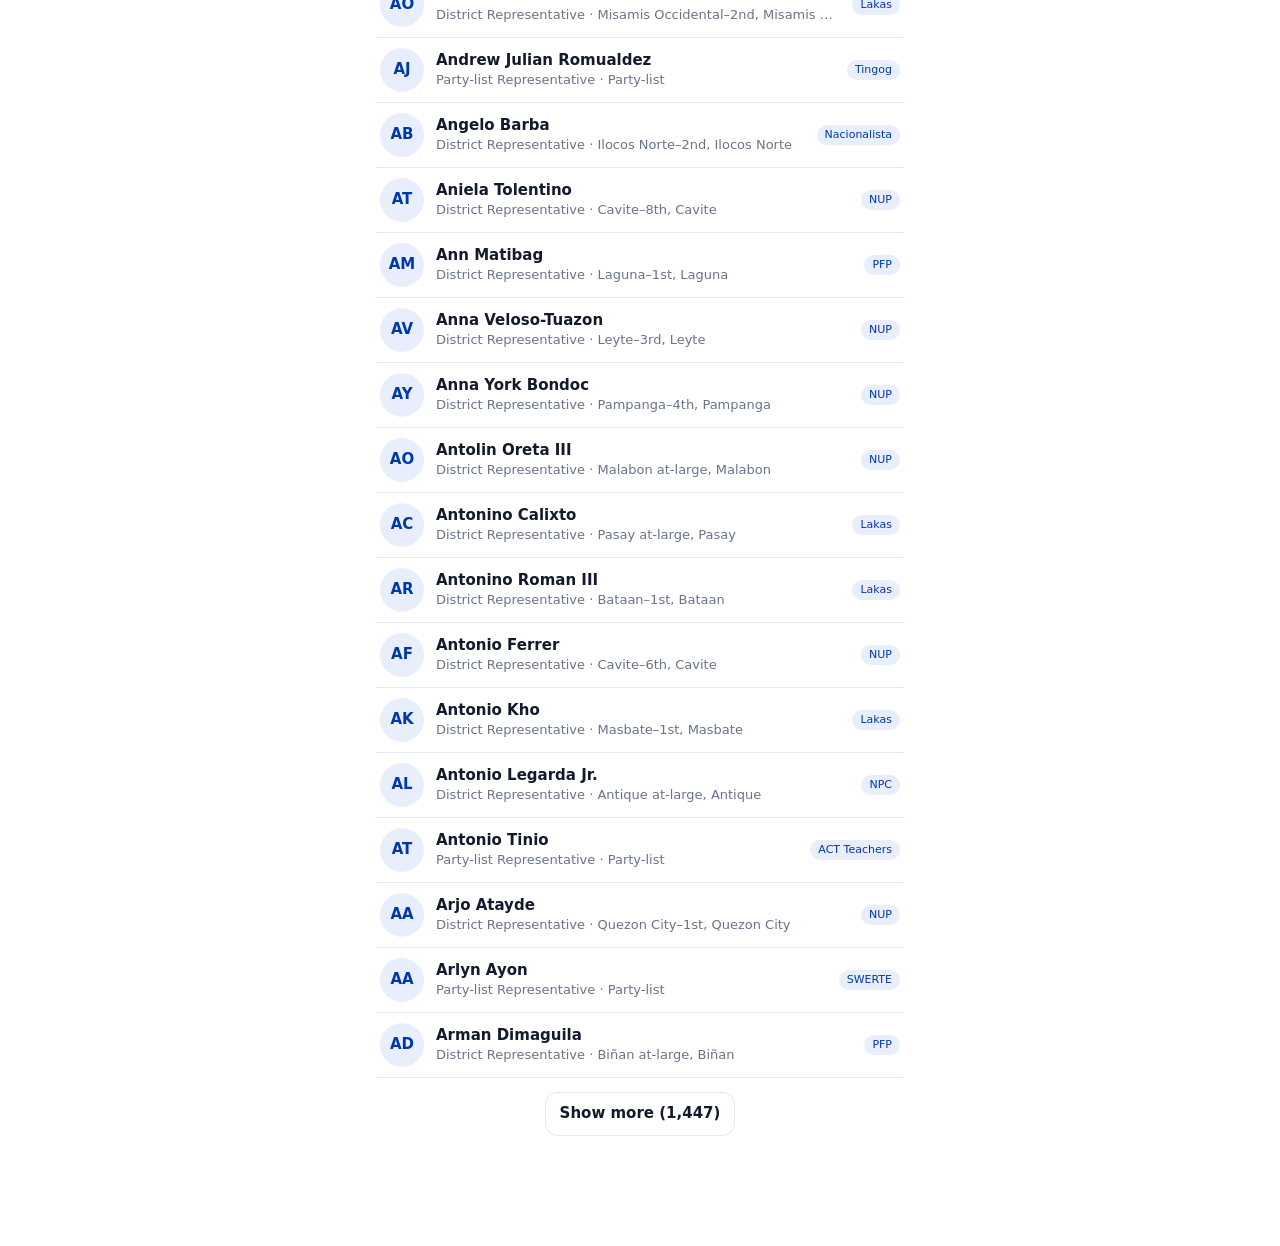
==== commit def05e8b: "Show the cover on every load; logo returns to a fresh home - The cover page now appears whenever the" ====
--- a/app/index.html
+++ b/app/index.html
@@ -33,7 +33,7 @@
   <div id="app" class="shell">
     <header class="topbar" id="topbar">
       <button class="back" id="back" data-i18n-aria="back" aria-label="Bumalik" hidden>←</button>
-      <a class="brand" href="#/"><img class="brand-logo" src="icon.svg" alt="" width="28" height="28"><span class="brand-word">Pili</span><span class="brand-dot">.</span><span class="brand-ph">PH</span></a>
+      <a class="brand" href="#/" data-i18n-aria="go_home" aria-label="Pili.PH — Home"><img class="brand-logo" src="icon.svg" alt="" width="28" height="28"><span class="brand-word">Pili</span><span class="brand-dot">.</span><span class="brand-ph">PH</span></a>
       <span class="topbar-sub" id="topbar-sub"></span>
       <button type="button" id="lang" class="lang-toggle" data-i18n-aria="lang_toggle" aria-label="Change language">EN</button>
     </header>
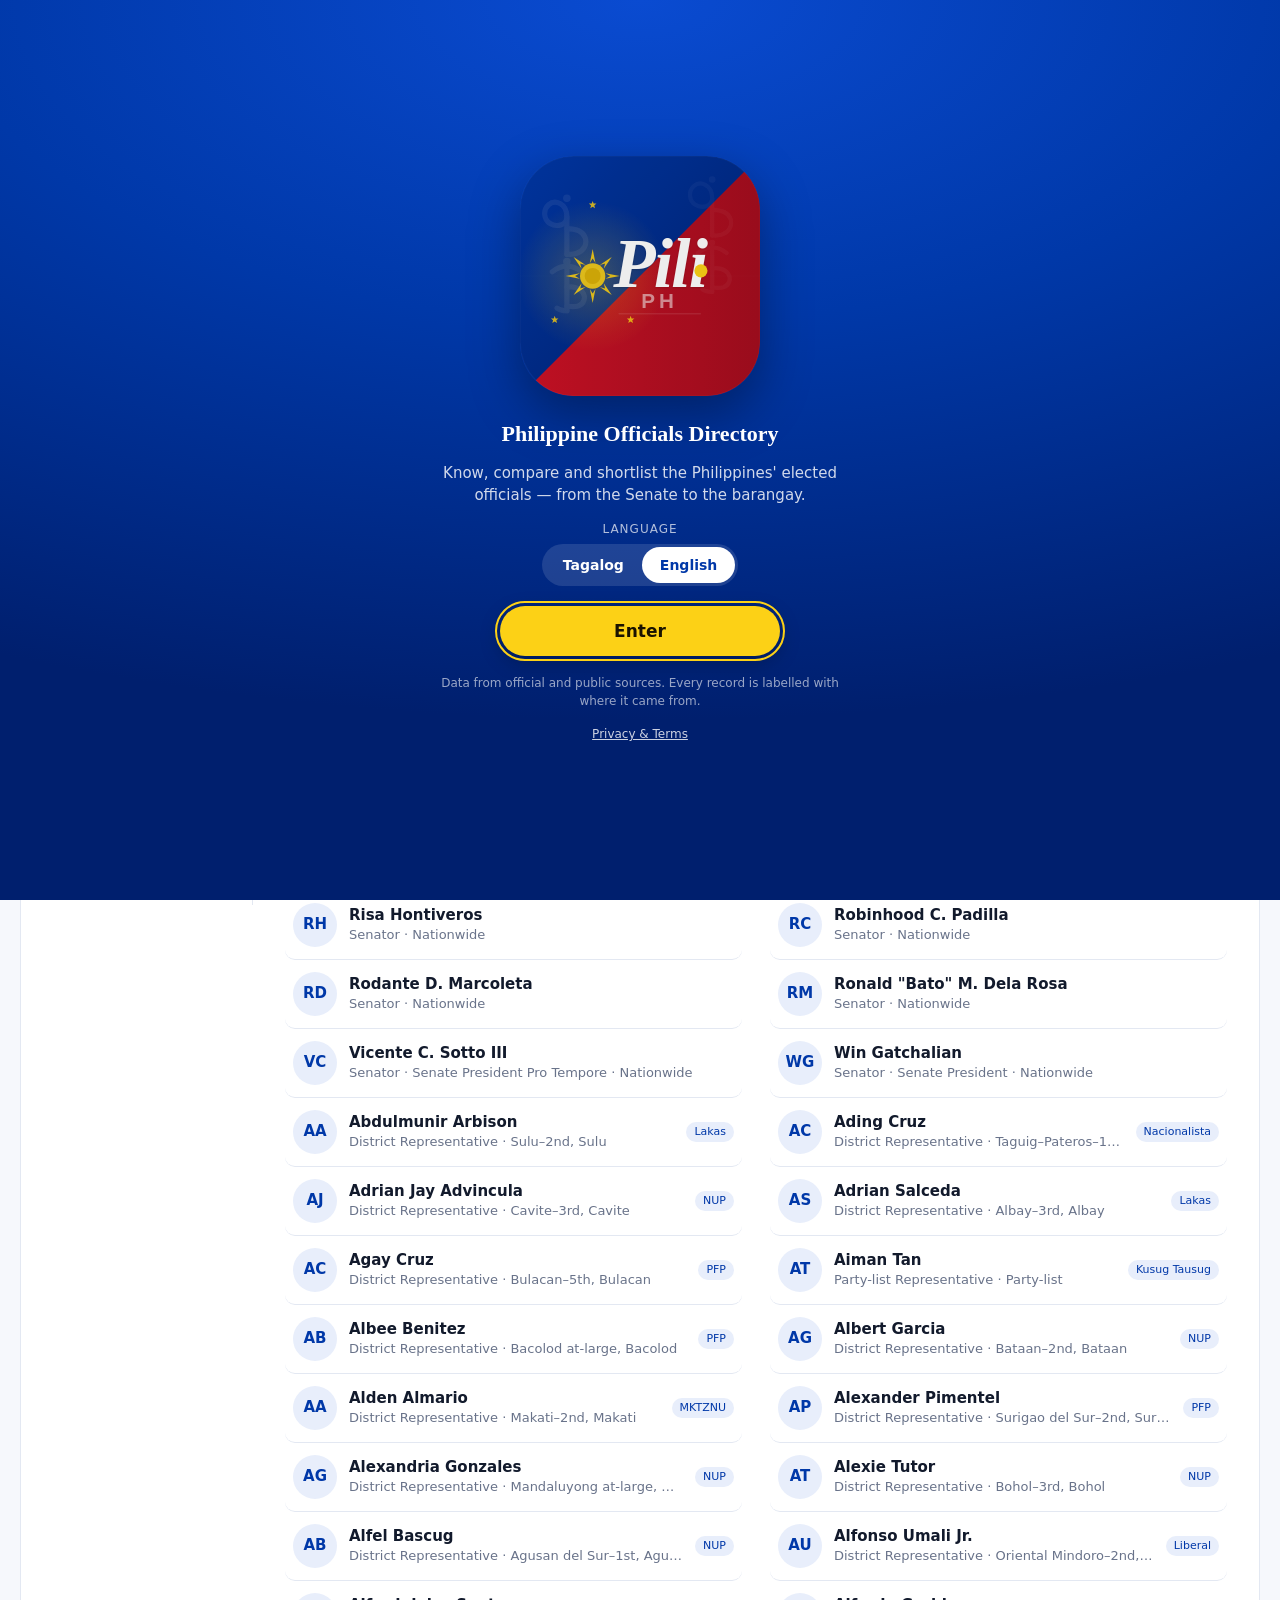
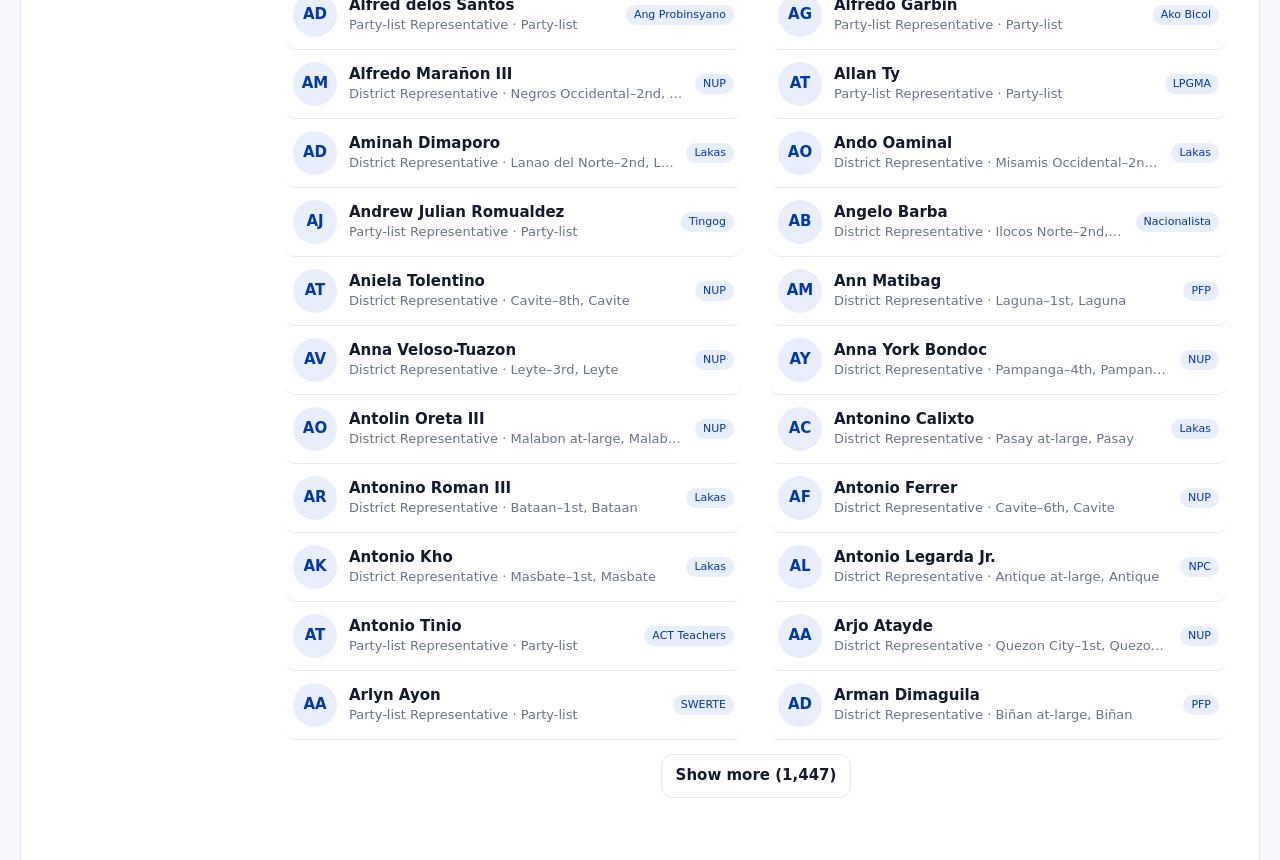
==== commit 5057c11d: "Add Privacy & Terms and Report an error pages - #/privacy: privacy policy (no accounts, cookies, ana" ====
--- a/app/index.html
+++ b/app/index.html
@@ -27,6 +27,7 @@
       </div>
       <button type="button" id="enter" class="btn primary cover-enter" data-i18n="cover_enter">Pumasok</button>
       <p class="cover-note" data-i18n="cover_note"></p>
+      <p class="cover-links"><a href="#/privacy" id="cover-privacy" data-i18n="privacy_title">Privacy at Mga Tuntunin</a></p>
     </div>
   </section>
 
--- a/app/styles.css
+++ b/app/styles.css
@@ -263,3 +263,186 @@
 .place-head { display: flex; align-items: baseline; justify-content: space-between; gap: 10px; }
 .link-btn { border: 0; background: none; color: var(--blue); font-size: 13px; padding: 4px 0; cursor: pointer; }
 @media (max-width: 340px) { .place-grid { grid-template-columns: 1fr; } }
+
+/* ---------------------------------------------------------------- desktop */
+.desk-only { display: none; }
+
+@media (min-width: 900px) {
+  body { background: var(--surface); }
+  .desk-only { display: block; }
+  .shell {
+    max-width: 1240px; min-height: 100dvh; background: var(--bg);
+    display: grid; grid-template-columns: 232px minmax(0, 1fr);
+    grid-template-rows: auto 1fr; grid-template-areas: "top top" "nav main";
+    border-left: 1px solid var(--line); border-right: 1px solid var(--line);
+  }
+  .topbar { grid-area: top; padding: 14px 28px; gap: 16px; }
+  .brand { font-size: 30px; }
+  .brand-logo { width: 34px; height: 34px; border-radius: 8px; }
+  .topbar-sub { font-size: 14px; }
+  .back { display: none; }
+
+  /* Bottom tab bar becomes a sidebar. */
+  .tabbar {
+    grid-area: nav; position: sticky; top: 68px; align-self: start;
+    left: auto; bottom: auto; transform: none; width: auto; max-width: none;
+    height: calc(100dvh - 68px); display: flex; flex-direction: column; gap: 4px;
+    padding: 18px 12px; border-top: 0; border-right: 1px solid var(--line); background: transparent;
+  }
+  .tabbar a { flex-direction: row; gap: 12px; font-size: 15px; padding: 10px 14px; }
+  .tabbar .ti { font-size: 18px; }
+  .tabbar a:hover { background: var(--surface); color: var(--text); }
+  .tabbar a.active { background: var(--blue-soft); }
+
+  main { grid-area: main; padding: 22px 32px 48px; min-width: 0; }
+  .section-label { margin-top: 24px; }
+
+  /* Officials: quick links in a row, results in two columns. */
+  .quick a { display: grid; grid-template-columns: auto 1fr; grid-template-rows: auto auto; column-gap: 12px; text-align: left; padding: 14px 16px; align-items: center; }
+  .quick .qi { grid-row: 1 / 3; font-size: 26px; }
+  .quick b { margin-top: 0; }
+  .list { display: grid; grid-template-columns: repeat(auto-fill, minmax(340px, 1fr)); column-gap: 28px; }
+  .row { padding: 12px 8px; border-radius: 10px; }
+  .row .tag { max-width: 150px; }
+
+  /* Location: filters in one row of three. */
+  .place-grid { grid-template-columns: repeat(3, minmax(0, 1fr)); gap: 0 14px; }
+  .place-grid label.wide { grid-column: auto; }
+
+  /* Profile: photo and actions on the left, details on the right. */
+  .profile-layout { display: grid; grid-template-columns: 280px minmax(0, 1fr); gap: 36px; align-items: start; }
+  .profile-side { position: sticky; top: 90px; background: var(--card); border: 1px solid var(--line); border-radius: var(--radius); padding: 22px 18px 6px; box-shadow: var(--shadow); }
+  .profile-side .btn-row { flex-direction: column; }
+  .avatar.lg { width: 128px; height: 128px; font-size: 40px; }
+  .profile-main > .section-label:first-child { margin-top: 4px; }
+  .kv th { width: 30%; }
+  .kv td { text-align: left; }
+  .card .kv td { text-align: right; }
+  .card .kv th { width: 58%; }
+
+  /* Compare, ballot and data pages. */
+  [data-view="ihambing"] { max-width: 980px; }
+  .compare .slot { min-height: 180px; }
+  .cmp-row .vals { gap: 32px; }
+  .ballot-grid { display: grid; grid-template-columns: repeat(2, minmax(0, 1fr)); gap: 14px; align-items: start; }
+  .ballot-grid .card { margin-bottom: 0; }
+  [data-view="pili"] .btn-row { max-width: 480px; }
+  .stats { grid-template-columns: repeat(4, 1fr); }
+  .ako-grid { display: grid; grid-template-columns: repeat(2, minmax(0, 1fr)); gap: 24px; align-items: start; }
+
+  .picker { width: min(640px, calc(100vw - 48px)); }
+  .toast { bottom: 32px; }
+  .cover-logo { width: 240px; }
+}
+#view:focus, #view:focus-visible { outline: none; }
+
+/* Search bar with filter button and panel */
+.searchbar { display: flex; gap: 8px; align-items: stretch; }
+.searchbar .search { flex: 1; min-width: 0; }
+.filter-btn {
+  flex: none; display: inline-flex; align-items: center; gap: 6px; padding: 0 14px; min-height: 46px;
+  border: 1px solid var(--line); border-radius: 14px; background: var(--card); color: var(--text); font-weight: 600; font-size: 14px;
+}
+.filter-btn:hover { border-color: var(--blue); }
+.filter-btn[aria-expanded="true"], .filter-btn.on { border-color: var(--blue); color: var(--blue); background: var(--blue-soft); }
+.fb-count { min-width: 20px; height: 20px; padding: 0 6px; border-radius: 999px; background: var(--blue); color: #fff; font-size: 12px; display: inline-grid; place-items: center; }
+@media (prefers-color-scheme: dark) { .fb-count { color: #0c111d; } }
+.filter-panel {
+  margin-top: 10px; padding: 12px 14px; border: 1px solid var(--line); border-radius: var(--radius);
+  background: var(--card); box-shadow: var(--shadow);
+}
+.fp-label { font-size: 12px; font-weight: 700; color: var(--muted); margin: 6px 0 0; }
+.fp-label:first-child { margin-top: 0; }
+.chips.wrap { flex-wrap: wrap; overflow: visible; padding: 8px 0 6px; }
+.fp-more { display: inline-block; margin: 4px 0 2px; font-size: 14px; text-decoration: none; }
+.filter-panel .place-grid { margin-top: 6px; }
+.fp-foot { display: flex; align-items: center; justify-content: space-between; gap: 10px; margin-top: 10px; padding-top: 10px; border-top: 1px solid var(--line); }
+.filter-tags { display: flex; flex-wrap: wrap; align-items: center; gap: 6px; margin-top: 10px; }
+.ftag { border: 1px solid var(--blue); background: var(--blue-soft); color: var(--blue); border-radius: 999px; padding: 5px 10px; font-size: 13px; font-weight: 600; }
+.ftag span { opacity: .7; margin-left: 2px; }
+@media (max-width: 360px) { .fb-text { display: none; } }
+@media (min-width: 900px) {
+  .filter-panel .place-grid { grid-template-columns: repeat(3, minmax(0, 1fr)); }
+  .list.ranked { grid-template-columns: 1fr; max-width: 820px; }
+}
+
+/* Bill counts when sorting senators */
+.bill-count { flex: none; text-align: right; line-height: 1.15; min-width: 64px; }
+.bill-count b { display: block; font-size: 18px; color: var(--blue); font-variant-numeric: tabular-nums; }
+.bill-count small { font-size: 11px; color: var(--muted); }
+.rank-note { margin: 0 0 8px; line-height: 1.5; }
+.rank-note b { color: var(--text); }
+.fp-hint { margin: 0 0 2px; }
+.bill-split { margin: -2px 0 8px; }
+
+/* Ranked senators: name opens the profile, number opens bills by term */
+.rank-row { padding: 8px 4px; }
+.rank-row .rank-main { flex: 1; min-width: 0; display: flex; align-items: center; gap: 12px; text-decoration: none; color: inherit; }
+.rank-row a.bill-count { text-decoration: none; padding: 6px 8px; border-radius: 10px; border: 1px solid transparent; }
+.rank-row a.bill-count:hover, .rank-row a.bill-count:focus-visible { border-color: var(--blue); background: var(--blue-soft); }
+.rank-row a.bill-count small { display: block; }
+.rank-row a.bill-count::after { content: "›"; float: right; margin-left: 4px; color: var(--blue); font-weight: 700; }
+
+/* Bills by term page */
+.bills-head { padding: 4px 0 6px; }
+.bills-who { display: flex; align-items: center; gap: 12px; text-decoration: none; color: inherit; }
+.bills-who > span b { display: block; font-size: 18px; }
+.bills-who > span span { color: var(--muted); font-size: 13px; }
+.service { display: grid; grid-template-columns: repeat(4, 1fr); gap: 8px; margin: 12px 0 8px; }
+.service-item { background: var(--card); border: 1px solid var(--line); border-radius: 12px; padding: 10px 8px; text-align: center; }
+.service-item b { display: block; font-size: 20px; color: var(--blue); font-variant-numeric: tabular-nums; }
+.service-item span { font-size: 11px; color: var(--muted); line-height: 1.2; display: block; }
+.table-wrap { overflow-x: auto; border: 1px solid var(--line); border-radius: var(--radius); }
+.terms { width: 100%; border-collapse: collapse; font-size: 14px; }
+.terms th, .terms td { padding: 9px 10px; border-bottom: 1px solid var(--line); text-align: left; vertical-align: top; }
+.terms th { font-size: 11px; text-transform: uppercase; letter-spacing: .06em; color: var(--muted); font-weight: 600; background: var(--surface); }
+.terms .n { text-align: right; font-variant-numeric: tabular-nums; }
+.terms td small { display: block; color: var(--muted); font-size: 11px; }
+.terms tr:last-child td { border-bottom: 0; }
+.terms tr.nodata td { color: var(--muted); }
+.terms .link-btn { padding: 0; font-weight: 600; text-align: left; }
+.bills-tools { margin: 16px 0 4px; }
+details.term { border: 1px solid var(--line); border-radius: var(--radius); margin: 10px 0; background: var(--card); }
+details.term > summary { cursor: pointer; padding: 12px 14px; display: flex; align-items: baseline; gap: 8px; flex-wrap: wrap; list-style: none; }
+details.term > summary::-webkit-details-marker { display: none; }
+details.term > summary::before { content: "▸"; color: var(--blue); }
+details.term[open] > summary::before { content: "▾"; }
+.term-count { margin-left: auto; font-weight: 600; color: var(--blue); font-size: 13px; }
+details.term .year-head { margin: 4px 14px 6px; font-size: 12px; font-weight: 700; color: var(--muted); border-top: 1px solid var(--line); padding-top: 10px; }
+details.term .bills { margin: 0 14px 10px 14px; }
+.bill-meta { display: block; margin-top: 2px; }
+@media (max-width: 420px) { .service { grid-template-columns: repeat(2, 1fr); } }
+@media (min-width: 900px) { [data-view="bills"] { max-width: 980px; } }
+.rank-row .who span { white-space: normal; }
+.rank-row a.bill-count { max-width: 104px; }
+.rank-row a.bill-count small { white-space: normal; line-height: 1.2; }
+details.term { scroll-margin-top: 84px; }
+.scope-seg { display: flex; width: 100%; margin: 12px 0 4px; padding: 3px; border-radius: 12px; background: var(--surface); border: 1px solid var(--line); }
+.scope-seg button { flex: 1; border: 0; background: transparent; border-radius: 9px; padding: 8px 6px; font-size: 13px; font-weight: 600; color: var(--muted); min-height: 36px; }
+.scope-seg button[aria-pressed="true"] { background: var(--card); color: var(--blue); box-shadow: var(--shadow); }
+.filter-panel .scope-seg { margin-top: 8px; }
+.bills-head .scope-seg { margin-top: 14px; }
+@media (min-width: 900px) { .scope-seg { max-width: 520px; } }
+.chip-n { font-size: 11px; color: var(--muted); font-weight: 400; margin-left: 2px; }
+.sector-pick { display: block; margin: 10px 0 0; }
+.sector-pick > span { display: block; font-size: 12px; color: var(--muted); margin: 0 0 4px 2px; }
+.sector-pick .select { margin-bottom: 0; color: var(--text); }
+.bill-committee { display: block; font-size: 11px; }
+@media (min-width: 900px) { #results > .sector-pick { max-width: 520px; } }
+
+/* Privacy & Terms, Report an error */
+.legal { max-width: 720px; line-height: 1.6; font-size: 15px; }
+.legal h2 { font-size: 20px; margin: 22px 0 6px; scroll-margin-top: 84px; }
+.legal section { scroll-margin-top: 84px; }
+.legal h3 { font-size: 15px; margin: 16px 0 4px; }
+.legal ul, .legal ol { padding-left: 20px; margin: 6px 0 10px; }
+.legal li { margin-bottom: 8px; }
+.legal-toc { font-size: 14px; }
+.legal-links { display: flex; flex-wrap: wrap; gap: 8px 18px; }
+.legal-links a { text-decoration: none; font-weight: 600; font-size: 14px; }
+.report-form label { display: block; margin-bottom: 4px; }
+.report-form label > span { display: block; font-size: 13px; font-weight: 600; margin: 0 0 4px 2px; }
+.report-form textarea { resize: vertical; min-height: 110px; font: inherit; }
+.report-form .select { color: var(--text); }
+.cover-links { margin: 2px 0 0; font-size: 12px; }
+.cover-links a { color: rgba(255, 255, 255, .8); }
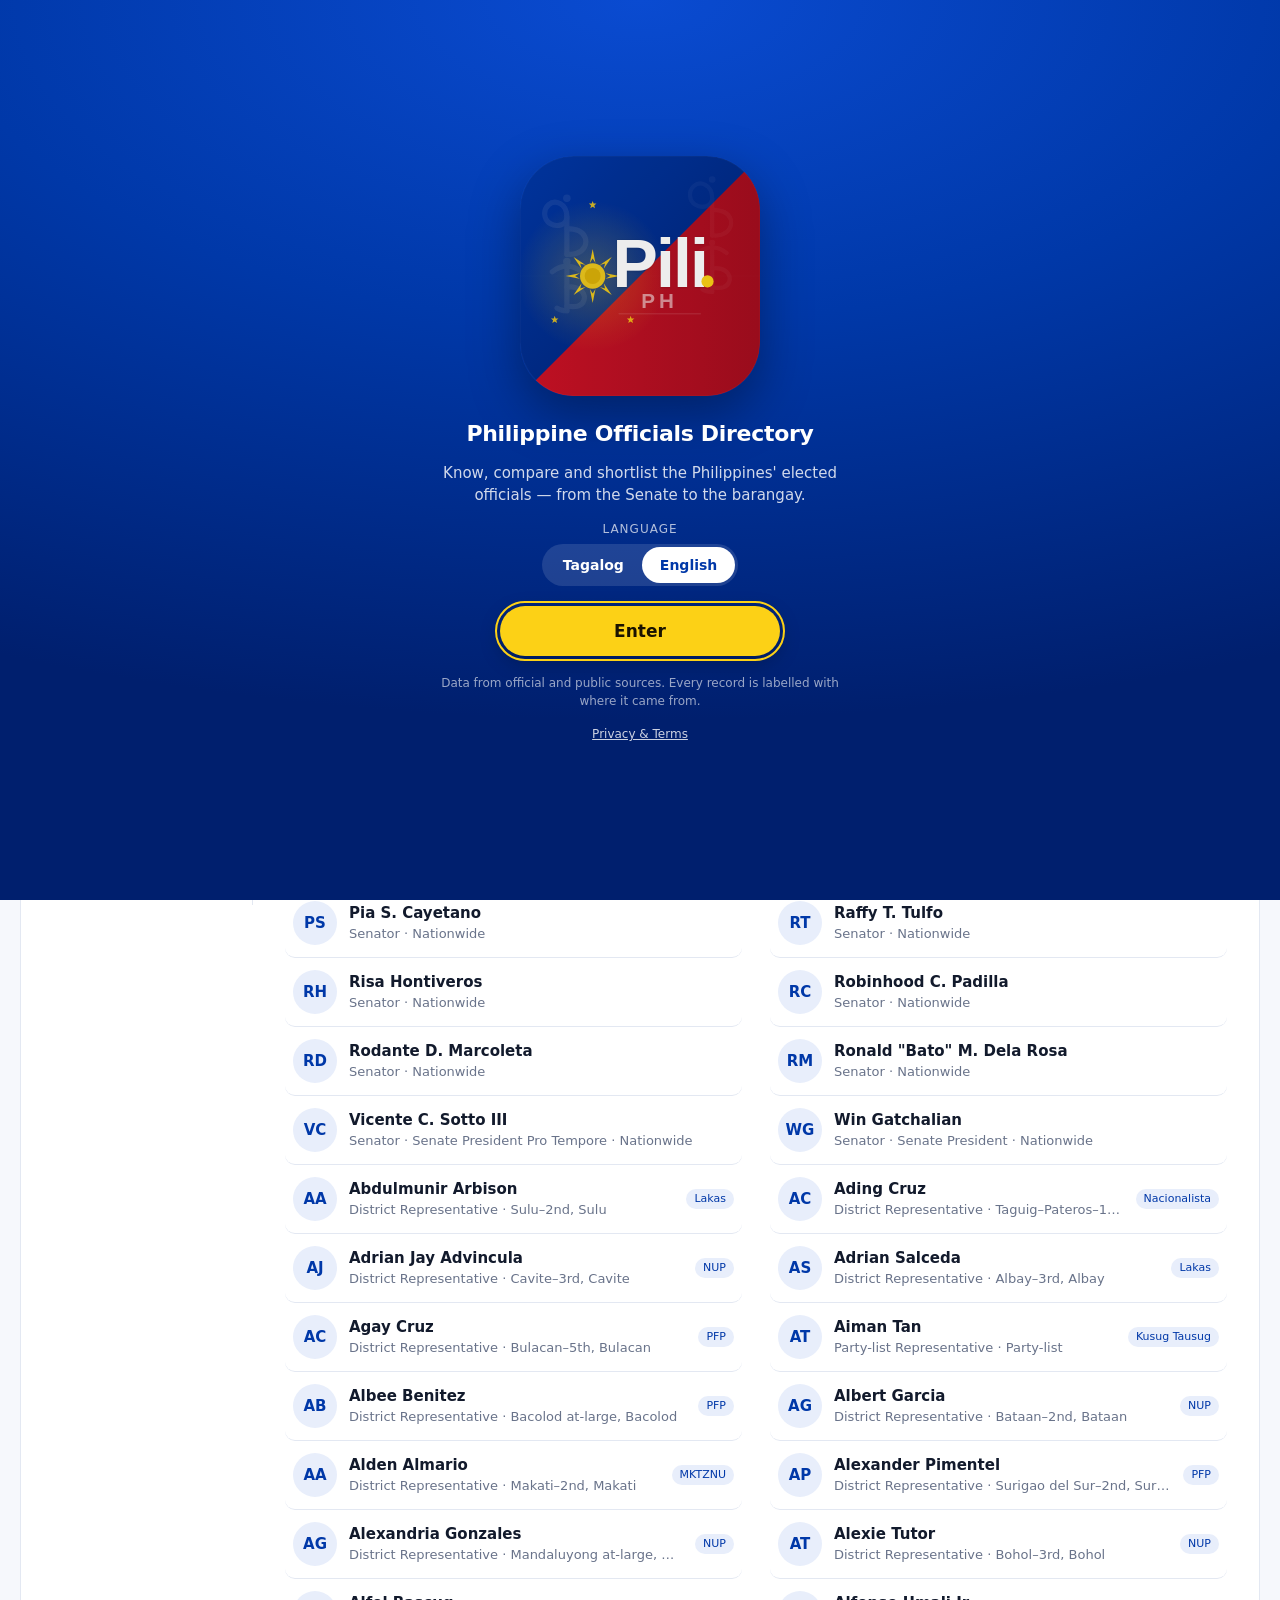
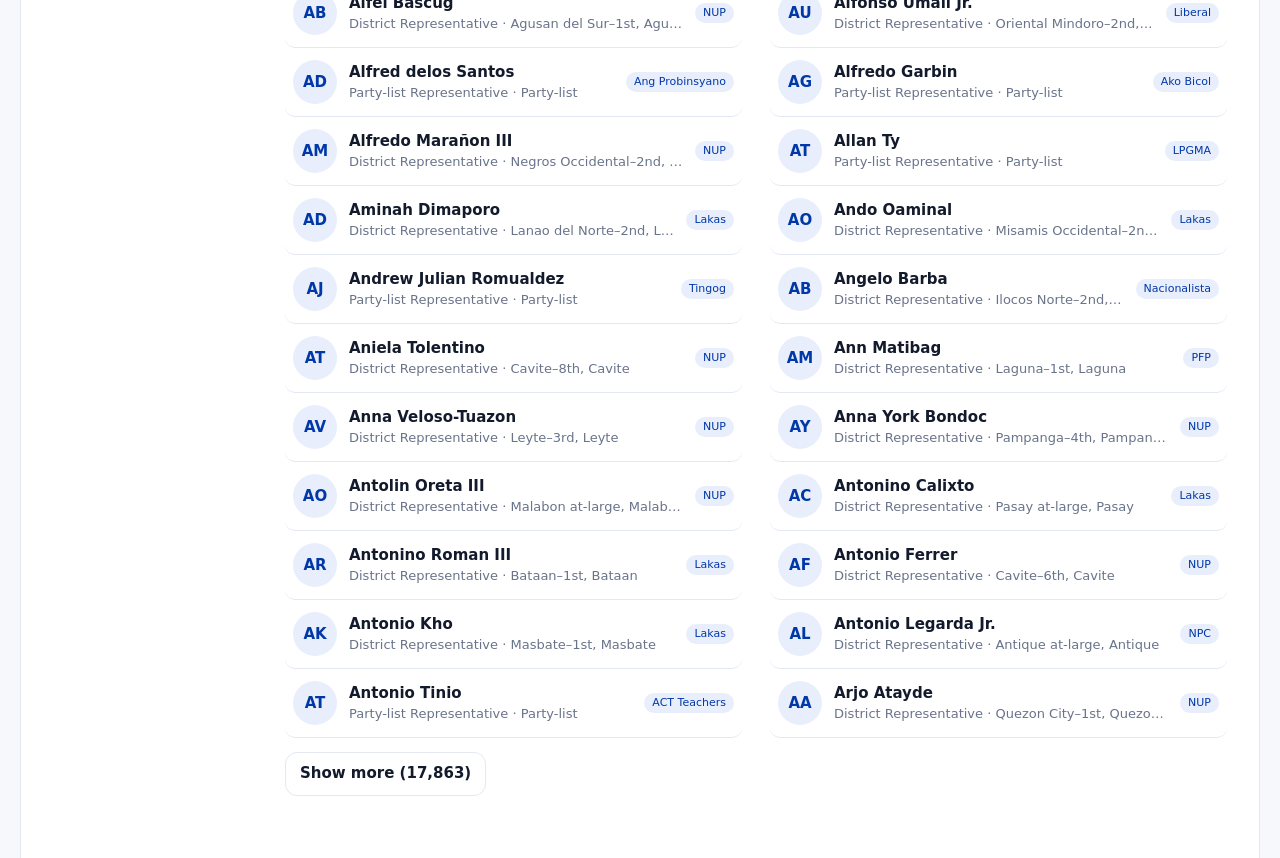
==== commit 8bf86dfc: "Outline icons and sans-serif brand text Emoji icons (tab bar, quick links, buttons, empty states, ba" ====
--- a/app/index.html
+++ b/app/index.html
@@ -33,7 +33,7 @@
 
   <div id="app" class="shell">
     <header class="topbar" id="topbar">
-      <button class="back" id="back" data-i18n-aria="back" aria-label="Bumalik" hidden>←</button>
+      <button class="back" id="back" data-i18n-aria="back" aria-label="Bumalik" hidden><svg class="ic" width="22" height="22" viewBox="0 0 24 24" fill="none" stroke="currentColor" stroke-width="1.75" stroke-linecap="round" stroke-linejoin="round" aria-hidden="true"><path d="M19 12H5M11 18l-6-6 6-6"/></svg></button>
       <a class="brand" href="#/" data-i18n-aria="go_home" aria-label="Pili.PH — Home"><img class="brand-logo" src="icon.svg" alt="" width="28" height="28"><span class="brand-word">Pili</span><span class="brand-dot">.</span><span class="brand-ph">PH</span></a>
       <span class="topbar-sub" id="topbar-sub"></span>
       <button type="button" id="lang" class="lang-toggle" data-i18n-aria="lang_toggle" aria-label="Change language">EN</button>
@@ -42,18 +42,18 @@
     <main id="view" tabindex="-1" aria-live="polite"></main>
 
     <nav class="tabbar" data-i18n-aria="nav_label" aria-label="Pangunahing navigation">
-      <a href="#/" data-tab="home"><span class="ti" aria-hidden="true">🏛️</span><span data-i18n="tab_home">Opisyal</span></a>
-      <a href="#/hanap" data-tab="hanap"><span class="ti" aria-hidden="true">📍</span><span data-i18n="tab_hanap">Lugar</span></a>
-      <a href="#/ihambing" data-tab="ihambing"><span class="ti" aria-hidden="true">⚖️</span><span data-i18n="tab_ihambing">Ihambing</span></a>
-      <a href="#/pili" data-tab="pili"><span class="ti" aria-hidden="true">🗳️</span><span data-i18n="tab_pili">Pili Ko</span></a>
-      <a href="#/ako" data-tab="ako"><span class="ti" aria-hidden="true">📊</span><span data-i18n="tab_ako">Datos</span></a>
+      <a href="#/" data-tab="home"><span class="ti"><svg class="ic" width="22" height="22" viewBox="0 0 24 24" fill="none" stroke="currentColor" stroke-width="1.75" stroke-linecap="round" stroke-linejoin="round" aria-hidden="true"><path d="M3 21h18M5 21V10M9.5 21V10M14.5 21V10M19 21V10M2 10l10-6 10 6z"/></svg></span><span data-i18n="tab_home">Opisyal</span></a>
+      <a href="#/hanap" data-tab="hanap"><span class="ti"><svg class="ic" width="22" height="22" viewBox="0 0 24 24" fill="none" stroke="currentColor" stroke-width="1.75" stroke-linecap="round" stroke-linejoin="round" aria-hidden="true"><path d="M20 10c0 5-8 12-8 12S4 15 4 10a8 8 0 0 1 16 0z"/><circle cx="12" cy="10" r="3"/></svg></span><span data-i18n="tab_hanap">Lugar</span></a>
+      <a href="#/ihambing" data-tab="ihambing"><span class="ti"><svg class="ic" width="22" height="22" viewBox="0 0 24 24" fill="none" stroke="currentColor" stroke-width="1.75" stroke-linecap="round" stroke-linejoin="round" aria-hidden="true"><path d="M12 3v18M7 21h10M5 7h14M12 5l-7 2M12 5l7 2"/><path d="M2 15l3-8 3 8a3 3 0 0 1-6 0zM16 15l3-8 3 8a3 3 0 0 1-6 0z"/></svg></span><span data-i18n="tab_ihambing">Ihambing</span></a>
+      <a href="#/pili" data-tab="pili"><span class="ti"><svg class="ic" width="22" height="22" viewBox="0 0 24 24" fill="none" stroke="currentColor" stroke-width="1.75" stroke-linecap="round" stroke-linejoin="round" aria-hidden="true"><rect x="3" y="11" width="18" height="10" rx="2"/><path d="M7 11V4a1 1 0 0 1 1-1h8a1 1 0 0 1 1 1v7"/><path d="M9.5 7l2 2 3.5-3.5"/></svg></span><span data-i18n="tab_pili">Pili Ko</span></a>
+      <a href="#/ako" data-tab="ako"><span class="ti"><svg class="ic" width="22" height="22" viewBox="0 0 24 24" fill="none" stroke="currentColor" stroke-width="1.75" stroke-linecap="round" stroke-linejoin="round" aria-hidden="true"><path d="M3 3v18h18"/><path d="M8 17v-5M13 17V8M18 17v-9"/></svg></span><span data-i18n="tab_ako">Datos</span></a>
     </nav>
   </div>
 
   <dialog id="picker" class="picker">
     <form method="dialog" class="picker-head">
       <strong id="picker-title" data-i18n="picker_title">Pumili ng opisyal</strong>
-      <button value="cancel" data-i18n-aria="close" aria-label="Isara">✕</button>
+      <button value="cancel" data-i18n-aria="close" aria-label="Isara"><svg class="ic" width="20" height="20" viewBox="0 0 24 24" fill="none" stroke="currentColor" stroke-width="1.75" stroke-linecap="round" stroke-linejoin="round" aria-hidden="true"><path d="M6 6l12 12M18 6L6 18"/></svg></button>
     </form>
     <input id="picker-q" type="search" data-i18n-placeholder="picker_ph" placeholder="Hanapin ang pangalan…" autocomplete="off">
     <ul id="picker-list" class="list"></ul>
--- a/app/styles.css
+++ b/app/styles.css
@@ -55,11 +55,11 @@
   backdrop-filter: blur(10px);
   border-bottom: 1px solid var(--line);
 }
-.brand { text-decoration: none; font-family: Georgia, "Times New Roman", serif; font-weight: 700; font-size: 26px; color: var(--blue); letter-spacing: -.5px; }
+.brand { text-decoration: none; font-family: system-ui, -apple-system, "Segoe UI", Roboto, "Helvetica Neue", Arial, sans-serif; font-weight: 800; font-size: 24px; color: var(--blue); letter-spacing: -.8px; }
 .brand-dot { color: var(--red); }
 .brand-ph { font: 700 13px system-ui, sans-serif; color: var(--gold); margin-left: 2px; }
 .topbar-sub { color: var(--muted); font-size: 12px; white-space: nowrap; overflow: hidden; text-overflow: ellipsis; }
-.back { border: 0; background: none; font-size: 22px; padding: 0 6px 0 0; color: var(--text); }
+.back { border: 0; background: none; padding: 0 6px 0 0; color: var(--text); display: inline-flex; align-items: center; cursor: pointer; }
 
 main { flex: 1; padding: 14px 16px calc(96px + env(safe-area-inset-bottom)); outline: none; }
 
@@ -71,9 +71,9 @@
   padding: 6px 4px calc(6px + env(safe-area-inset-bottom));
 }
 .tabbar a { display: flex; flex-direction: column; align-items: center; gap: 2px; text-decoration: none; color: var(--muted); font-size: 11px; padding: 4px 0; border-radius: 10px; }
-.tabbar .ti { font-size: 20px; filter: grayscale(1); opacity: .7; }
+.tabbar .ti { display: inline-flex; line-height: 0; }
 .tabbar a.active { color: var(--blue); font-weight: 600; }
-.tabbar a.active .ti { filter: none; opacity: 1; }
+.tabbar a.active .ti svg { stroke-width: 2.25; }
 
 .search {
   width: 100%; padding: 12px 14px 12px 40px; border: 1px solid var(--line); border-radius: 14px;
@@ -89,7 +89,7 @@
 .quick a:nth-child(1) { border-color: color-mix(in srgb, var(--blue) 35%, var(--line)); }
 .quick a:nth-child(2) { border-color: color-mix(in srgb, var(--red) 35%, var(--line)); }
 .quick a:nth-child(3) { border-color: color-mix(in srgb, var(--gold) 45%, var(--line)); }
-.quick .qi { font-size: 22px; display: block; }
+.quick .qi { display: block; line-height: 0; color: var(--blue); }
 .quick b { display: block; font-size: 14px; margin-top: 4px; }
 .quick small { color: var(--muted); font-size: 11px; }
 
@@ -192,7 +192,7 @@
 .bar .lab { white-space: nowrap; overflow: hidden; text-overflow: ellipsis; }
 
 .empty { text-align: center; color: var(--muted); padding: 36px 12px; }
-.empty .ei { font-size: 36px; display: block; margin-bottom: 8px; }
+.empty .ei { display: block; margin-bottom: 8px; line-height: 0; color: var(--muted); }
 .notice { font-size: 12px; color: var(--muted); background: var(--surface); border-radius: 12px; padding: 10px 12px; margin-top: 14px; }
 .skeleton { height: 58px; border-radius: 12px; background: linear-gradient(90deg, var(--surface), var(--line), var(--surface)); background-size: 200% 100%; animation: sh 1.2s infinite; margin-bottom: 8px; }
 @keyframes sh { to { background-position: -200% 0; } }
@@ -200,7 +200,7 @@
 .picker { width: min(520px, calc(100vw - 24px)); max-height: 80dvh; border: 0; border-radius: 18px; padding: 14px; background: var(--bg); color: var(--text); box-shadow: 0 20px 60px rgba(0,0,0,.3); }
 .picker::backdrop { background: rgba(10, 16, 32, .45); }
 .picker-head { display: flex; justify-content: space-between; align-items: center; margin-bottom: 10px; }
-.picker-head button { border: 0; background: none; font-size: 18px; }
+.picker-head button { border: 0; background: none; color: var(--text); display: inline-flex; cursor: pointer; }
 .picker input { width: 100%; padding: 10px 12px; border-radius: 12px; border: 1px solid var(--line); background: var(--surface); margin-bottom: 8px; }
 .picker .list { max-height: 55dvh; overflow-y: auto; }
 .picker .row { cursor: pointer; }
@@ -232,7 +232,7 @@
 .cover.leaving { opacity: 0; }
 .cover-inner { width: 100%; max-width: 420px; text-align: center; display: flex; flex-direction: column; align-items: center; gap: 14px; }
 .cover-logo { width: min(220px, 56vw); height: auto; border-radius: 22%; box-shadow: 0 18px 50px rgba(0, 0, 0, .35); }
-.cover-title { margin: 10px 0 0; font: 700 22px/1.25 Georgia, "Times New Roman", serif; }
+.cover-title { margin: 10px 0 0; font: 700 22px/1.25 system-ui, -apple-system, "Segoe UI", Roboto, "Helvetica Neue", Arial, sans-serif; letter-spacing: -.3px; }
 .cover-lead { margin: 0; color: rgba(255, 255, 255, .82); font-size: 15px; line-height: 1.5; }
 .cover-lang { display: flex; flex-direction: column; align-items: center; gap: 6px; font-size: 12px; color: rgba(255, 255, 255, .7); text-transform: uppercase; letter-spacing: 1px; }
 .seg { display: inline-flex; padding: 3px; border-radius: 999px; background: rgba(255, 255, 255, .12); }
@@ -290,7 +290,7 @@
     padding: 18px 12px; border-top: 0; border-right: 1px solid var(--line); background: transparent;
   }
   .tabbar a { flex-direction: row; gap: 12px; font-size: 15px; padding: 10px 14px; }
-  .tabbar .ti { font-size: 18px; }
+
   .tabbar a:hover { background: var(--surface); color: var(--text); }
   .tabbar a.active { background: var(--blue-soft); }
 
@@ -299,7 +299,7 @@
 
   /* Officials: quick links in a row, results in two columns. */
   .quick a { display: grid; grid-template-columns: auto 1fr; grid-template-rows: auto auto; column-gap: 12px; text-align: left; padding: 14px 16px; align-items: center; }
-  .quick .qi { grid-row: 1 / 3; font-size: 26px; }
+  .quick .qi { grid-row: 1 / 3; }
   .quick b { margin-top: 0; }
   .list { display: grid; grid-template-columns: repeat(auto-fill, minmax(340px, 1fr)); column-gap: 28px; }
   .row { padding: 12px 8px; border-radius: 10px; }
@@ -446,3 +446,32 @@
 .report-form .select { color: var(--text); }
 .cover-links { margin: 2px 0 0; font-size: 12px; }
 .cover-links a { color: rgba(255, 255, 255, .8); }
+.career { list-style: none; margin: 0 0 12px; padding: 0; border-left: 2px solid var(--line); }
+.career li { position: relative; padding: 6px 0 6px 14px; font-size: 14px; }
+.career li::before { content: ""; position: absolute; left: -6px; top: 12px; width: 10px; height: 10px; border-radius: 50%; background: var(--blue); }
+.career li .meta { display: block; }
+
+/* Presidents and Vice Presidents history */
+.hist-bar { position: sticky; top: 56px; z-index: 2; display: flex; align-items: center; justify-content: space-between; gap: 10px; margin: 10px 0; padding: 8px 12px; background: var(--card); border: 1px solid var(--line); border-radius: 12px; font-size: 14px; }
+.hist-bar .btn[disabled] { opacity: .5; cursor: not-allowed; }
+.hist-list .hist { display: flex; flex-direction: column; gap: 6px; padding-bottom: 8px; border-bottom: 1px solid var(--line); }
+.hist-list .hist .row { border-bottom: 0; align-items: flex-start; }
+.hist-list .hist .chip { align-self: flex-end; margin-right: 8px; }
+.hist-list .hist.picked { background: color-mix(in srgb, var(--blue) 8%, transparent); }
+.hist-sum { display: block; margin-top: 4px; font-size: 13px; color: var(--muted); line-height: 1.4; }
+.cmp-summary { font-size: 13px; line-height: 1.45; margin: 0; }
+details.sona { border: 1px solid var(--line); border-radius: 12px; padding: 8px 12px; margin: 0 0 10px; background: var(--card); }
+details.sona summary { cursor: pointer; font-size: 14px; }
+.bullets.quotes li { font-size: 13.5px; line-height: 1.45; margin-bottom: 4px; }
+.legal { border: 1px solid var(--line); border-left: 4px solid var(--red, #ce1126); border-radius: 12px; padding: 10px 12px; margin: 0 0 10px; background: var(--card); }
+.badge.src-unknown { background: var(--line); color: var(--muted); }
+
+/* Outline icons */
+.ic { flex: none; vertical-align: -0.2em; }
+.btn .ic, .chip .ic, .add .ic, a .ic { margin-right: 6px; }
+.badge .ic { margin-right: 3px; vertical-align: -0.15em; }
+.ftag { display: inline-flex; align-items: center; gap: 4px; }
+.ftag .ic { margin: 0; opacity: .7; }
+.btn { display: inline-flex; align-items: center; justify-content: center; }
+.x .ic, .slot .avatar .ic { margin: 0; }
+.add { display: flex; align-items: center; justify-content: center; }
